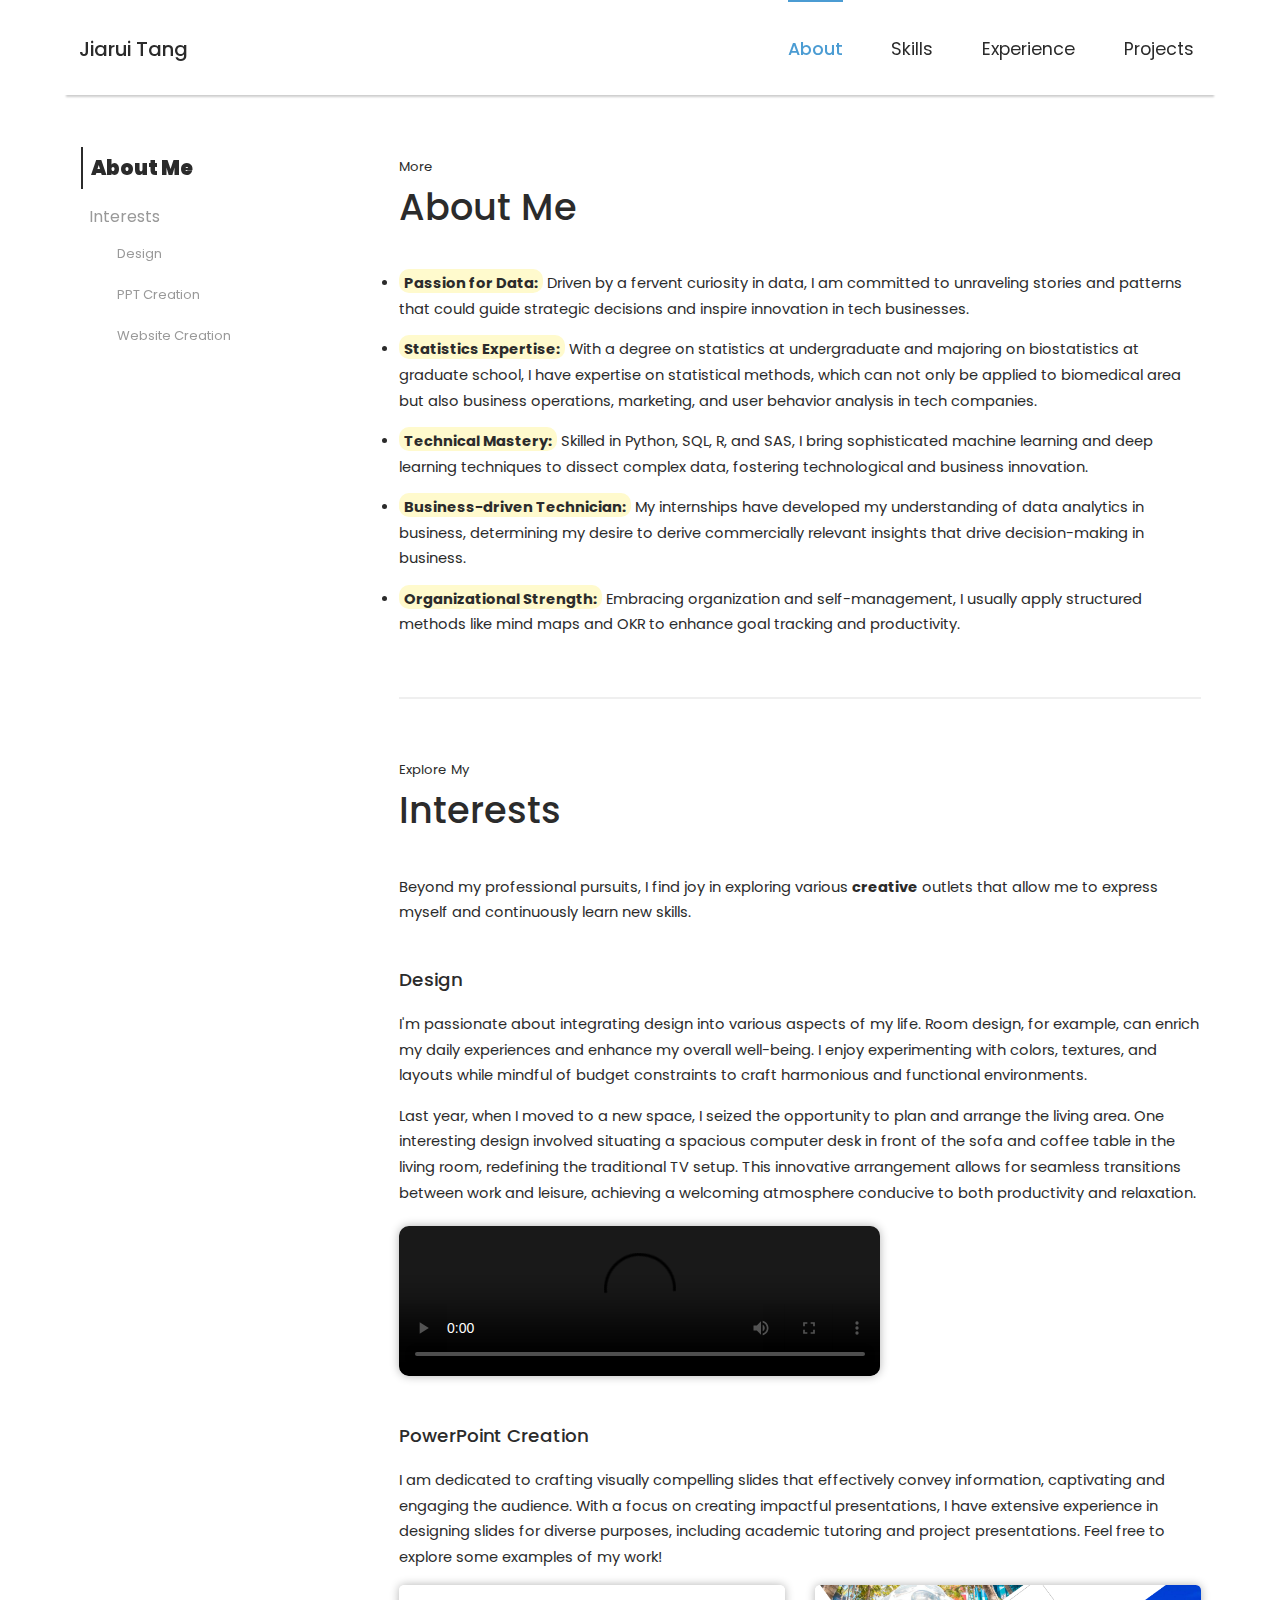
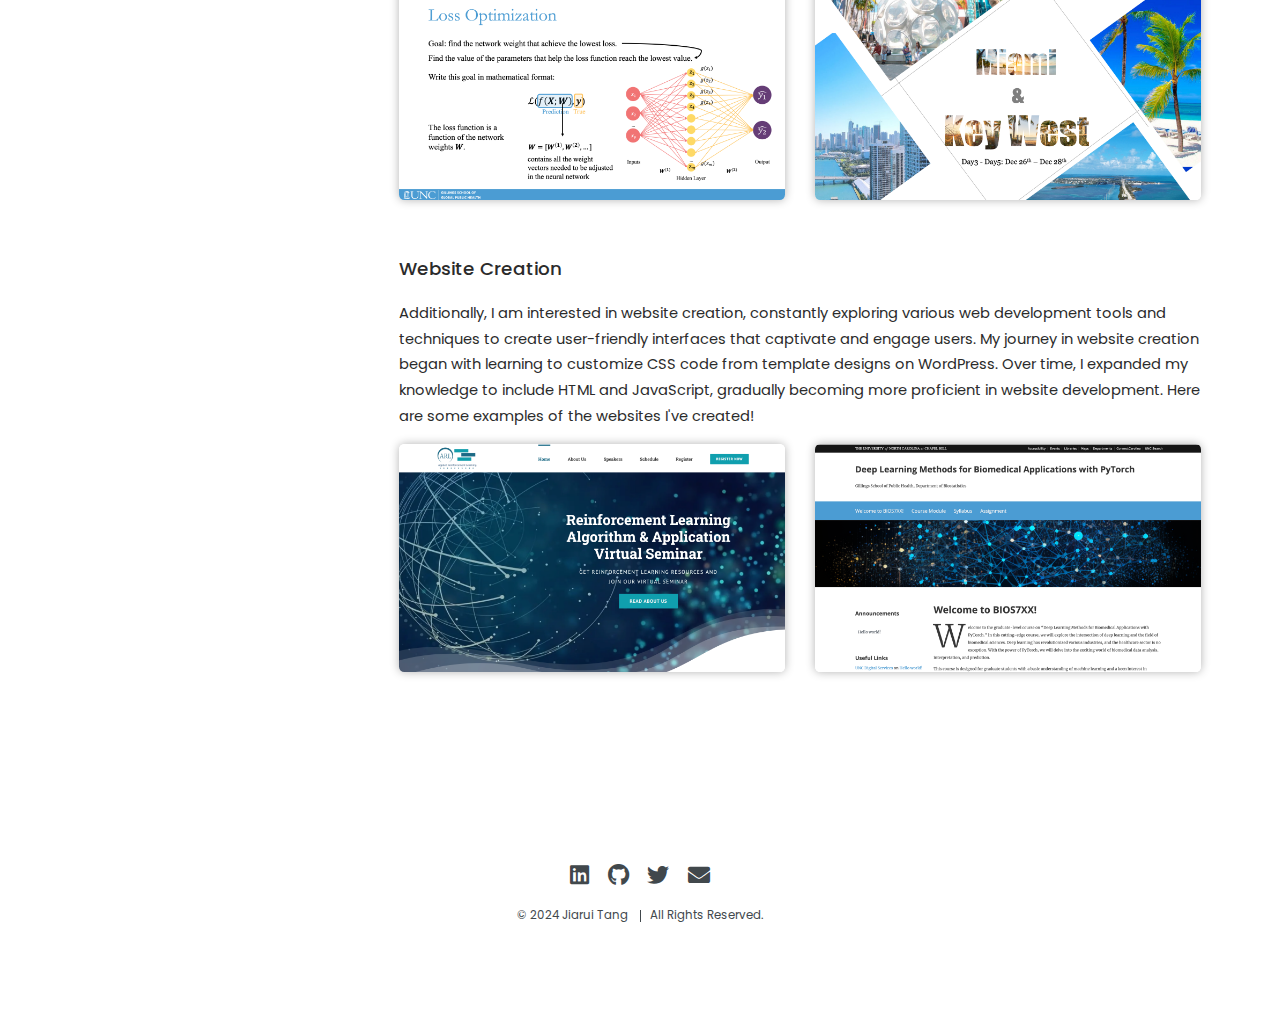
==== about.html @ ce5bea9d "Upload new files" ====
<!DOCTYPE HTML>

<html>
    <head>
		<title>More About Me</title>
		<meta charset="utf-8" />
		<meta name="viewport" content="width=device-width, initial-scale=1" />
		<link rel="stylesheet" href="assets/css/main.css" />
	</head>

    <body class="is-preload">
        <!-- Nav -->
        <button id="openbtn" class="openbtn" onclick="openNav()" title="Navigation Bar">&#9776;</button>
			
        <nav id="desktop-nav" class="page"></nav>
        
        <nav id="scroll-nav" class="page"></nav>
			
		<!--Back to Top-->
		<a onclick="topFunction()" href="#" id="back-to-top" class="back-to-top" style="display: inline;">
			<p class="back-to-top">Top</p>
			<img src="assets/icon/icons8-up-arrow-64.png">
		</a>

        <!-- Page-specific content goes here -->
        <!-- Sidebar -->
        <div id="child-sidebar" class="sidebar">
            <ul id="sidebar-links" class="sidebar-list">
                <li class="sidebar-item" data-target="moreaboutme"><a href="#moreaboutme" class="sidebar-link">About Me</a></li>
                <li class="sidebar-item" data-target="myinterest">
                    <a href="#myinterest" class="sidebar-link">Interests</a>
                    <ul class="nested-list">
                        <li class="sidebar-item" data-target="design"><a href="#design" class="sidebar-link">Design</a></li>
                        <li class="sidebar-item" data-target="pptcreation"><a href="#pptcreation" class="sidebar-link">PPT Creation</a></li>
                        <li class="sidebar-item" data-target="websitecreation"><a href="#websitecreation" class="sidebar-link">Website Creation</a></li>
                    </ul>
                </li>
            </ul>
        </div>
        <div id="mobile-sidebar" class="sidebar phone">
            <ul id="mobile-sidebar-links" class="sidebar-list">
                <li class="sidebar-item" data-target="moreaboutme"><a href="#moreaboutme" class="sidebar-link">About Me</a></li>
                <li class="sidebar-item" data-target="myinterest">
                    <a href="#myinterest" class="sidebar-link">Interests</a>
                    <ul class="nested-list">
                        <li class="sidebar-item" data-target="design"><a href="#design" class="sidebar-link">Design</a></li>
                        <li class="sidebar-item" data-target="pptcreation"><a href="#pptcreation" class="sidebar-link">PPT Creation</a></li>
                        <li class="sidebar-item" data-target="websitecreation"><a href="#websitecreation" class="sidebar-link">Website Creation</a></li>
                    </ul>
                </li>
            </ul>
        </div>

        <!-- Main -->
			<div id="main">
                <section id="moreaboutme">
                    <header class="major">
                        <p>More</p>
                        <b><h1>About Me</h1></b>
                    </header>
                
                <!-- <li><b class="tag">Passion for Data:</b> Driven by a fervent curiosity in data, I am committed to unraveling stories and patterns that could guide strategic decisions and inspire innovation in tech businesses.</li>
                <li><b class="tag">Statistics Expertise:</b> With a degree on statistics at undergraduate and majoring on biostatistics at graduate school, I have expertise on statistical methods, which can not only be applied to biomedical area but also business operations, marketing, and user behavior analysis in tech companies.</li>
				<li><b class="tag">Technical Mastery:</b> Skilled in Python, SQL, R, and SAS, I bring sophisticated machine learning and deep learning techniques to dissect complex data, fostering technological and business innovation.</li>
				<li><b class="tag">Business-driven Technician:</b> My internships have developed my understanding of data analytics in business, determining my desire to derive commercially relevant insights that drive decision-making in business.</li>
				<li><b class="tag">Organizational Strength:</b> Embracing organization and self-management, I usually apply structured methods like mind maps and OKR to enhance goal tracking and productivity.</li>
                 -->
                <p><li><b class="tag">Passion for Data:</b> Driven by a fervent curiosity in data, I am committed to unraveling stories and patterns that could guide strategic decisions and inspire innovation in tech businesses.</li></p>
                <p><li><b class="tag">Statistics Expertise:</b> With a degree on statistics at undergraduate and majoring on biostatistics at graduate school, I have expertise on statistical methods, which can not only be applied to biomedical area but also business operations, marketing, and user behavior analysis in tech companies.</li></p>
				<p><li><b class="tag">Technical Mastery:</b> Skilled in Python, SQL, R, and SAS, I bring sophisticated machine learning and deep learning techniques to dissect complex data, fostering technological and business innovation.</li></p>
				<p><li><b class="tag">Business-driven Technician:</b> My internships have developed my understanding of data analytics in business, determining my desire to derive commercially relevant insights that drive decision-making in business.</li></p>
				<p><li><b class="tag">Organizational Strength:</b> Embracing organization and self-management, I usually apply structured methods like mind maps and OKR to enhance goal tracking and productivity.</li></p>
                

                </section>

                <section id="myinterest">
                    <header class="major">
                        <p>Explore My</p>
                        <b><h1>Interests</h1></b>
                    </header>

                    <p>Beyond my professional pursuits, I find joy in exploring various <b>creative</b> outlets that allow me to express myself and continuously learn new skills.</p>
                
                    <br>
                    <div id="design">
                        <h4>Design</h4>
                        <p>I'm passionate about integrating design into various aspects of my life. Room design, for example, can enrich my daily experiences and enhance my overall well-being. I enjoy experimenting with colors, textures, and layouts while mindful of budget constraints to craft harmonious and functional environments.</p>
                        <p>Last year, when I moved to a new space, I seized the opportunity to plan and arrange the living area. One interesting design involved situating a spacious computer desk in front of the sofa and coffee table in the living room, redefining the traditional TV setup. This innovative arrangement allows for seamless transitions between work and leisure, achieving a welcoming atmosphere conducive to both productivity and relaxation.</p>
                        <video controls class="video60">
                            <source src="images/Room Design.mp4" type="video/mp4">
                            Your browser does not support the video tag.
                        </video>
                    </div>

                    <br>
                    <div id="pptcreation">
                        <h4>PowerPoint Creation</h4>
                        <p>I am dedicated to crafting visually compelling slides that effectively convey information, captivating and engaging the audience. With a focus on creating impactful presentations, I have extensive experience in designing slides for diverse purposes, including academic tutoring and project presentations. Feel free to explore some examples of my work!</p>
                        <div class="row">
                            <div class="col-6 col-12-xsmall">
                                <a href="images/slide1.png" class="image fit"><img src="images/slide1.png" alt="Example of academic slide" class="shadow"></a>
                            </div>
                            <div class="col-6 col-12-xsmall">
                                <a href="images/slide2.png" class="image fit"><img src="images/slide2.png" alt="Example of trip proposal slide" class="shadow"></a>   
                            </div>
                        </div>
                    </div>

                    <br>
                    <div id="websitecreation">
                        <h4>Website Creation</h4>
                        <p>Additionally, I am interested in website creation, constantly exploring various web development tools and techniques to create user-friendly interfaces that captivate and engage users. My journey in website creation began with learning to customize CSS code from template designs on WordPress. Over time, I expanded my knowledge to include HTML and JavaScript, gradually becoming more proficient in website development. Here are some examples of the websites I've created!</p>
                        <div class="row">
                            <div class="col-6 col-12-xsmall">
                                <a href="https://www.arlseminar.com" target="_blank" class="image fit smallmargin thumb"><img src="images/website1.png" alt="Example of academic slide" class="shadow"></a>
                            </div>
                            <div class="col-6 col-12-xsmall">
                                <a href="https://tarheels.live/biosdlcourse/" target="_blank" class="image fit smallmargin thumb"><img src="images/website2.png" alt="Example of trip proposal slide" class="shadow"></a>
                            </div>
                        </div>
                    </div>

                </section>
                
            </div>
        
        <div id="pagefooter"></div>

        <!-- Scripts -->
		<script src="assets/js/jquery.min.js"></script>
		<script src="assets/js/jquery.poptrox.min.js"></script>
		<script src="assets/js/browser.min.js"></script>
		<script src="assets/js/breakpoints.min.js"></script>
		<script src="assets/js/util.js"></script>
		<script src="assets/js/main.js"></script>
        <script src="assets/js/script.js"></script>
    </body>
</html>
---- assets/css/main.css ----
@import url("fontawesome-all.min.css");
@import url("https://fonts.googleapis.com/css?family=Source+Sans+Pro:400,400italic");
@import url("https://fonts.googleapis.com/css2?family=Poppins:wght@300;400;500;600&display=swap");

/*
	Strata by HTML5 UP
	html5up.net | @ajlkn
	Free for personal and commercial use under the CCA 3.0 license (html5up.net/license)
*/

body {
	font-family: "Poppins", sans-serif;
	animation: transitionIn 0.75s;
}

@keyframes transitionIn {
	from {
		opacity: 0;
	}

	to {
		opacity: 1;
	}
}

@keyframes transitionOut {
	from {
		opacity: 1;
	}

	to {
		opacity: 0;
	}
}


html, body, div, span, applet, object,
iframe, h1, h2, h3, h4, h5, h6, p, blockquote,
pre, a, abbr, acronym, address, big, cite,
code, del, dfn, em, img, ins, kbd, q, s, samp,
small, strike, strong, sub, sup, tt, var, b,
u, i, center, dl, dt, dd, ol, ul, li, fieldset,
form, label, legend, table, caption, tbody,
tfoot, thead, tr, th, td, article, aside,
canvas, details, embed, figure, figcaption,
footer, header, hgroup, menu, nav, output, ruby,
section, summary, time, mark, audio, video {
	margin: 0;
	padding: 0;
	border: 0;
	font-size: 100%;
	font: inherit;
	vertical-align: baseline;}

article, aside, details, figcaption, figure,
footer, header, hgroup, menu, nav, section {
	display: block;}

body {
	line-height: 1;
}

ol, ul {
	list-style: none;
}

blockquote, q {
	quotes: none;
}

	blockquote:before, blockquote:after, q:before, q:after {
		content: '';
		content: none;
	}

table {
	border-collapse: collapse;
	border-spacing: 0;
}

body {
	-webkit-text-size-adjust: none;
}

mark {
	background-color: transparent;
	color: inherit;
}

input::-moz-focus-inner {
	border: 0;
	padding: 0;
}

input, select, textarea {
	-moz-appearance: none;
	-webkit-appearance: none;
	-ms-appearance: none;
	appearance: none;
}

figcaption {
	line-height: 1.5;
	color: #555;
}

/* Basic */

	html {
		box-sizing: border-box;
		scroll-behavior: smooth;
		scroll-padding-top: var(--scroll-padding, 0px);
	}

	*, *:before, *:after {
		box-sizing: inherit;
	}

	body {
		background: #fff;
	}

		/* body.is-preload *, body.is-preload *:before, body.is-preload *:after {
			-moz-animation: none !important;
			-webkit-animation: none !important;
			-ms-animation: none !important;
			animation: none !important;
			-moz-transition: none !important;
			-webkit-transition: none !important;
			-ms-transition: none !important;
			transition: none !important;
		} */

	body, input, select, textarea {
		color: #2b2b2b;
		font-family: "Poppins", sans-serif;
		font-size: 16pt;
		font-weight: 400;
		line-height: 1.75em;
	}

	a {
		-moz-transition: color 0.2s ease-in-out, border-color 0.2s ease-in-out;
		-webkit-transition: color 0.2s ease-in-out, border-color 0.2s ease-in-out;
		-ms-transition: color 0.2s ease-in-out, border-color 0.2s ease-in-out;
		transition: color 0.2s ease-in-out, border-color 0.2s ease-in-out;
		border-bottom: dotted 1px;
		color: #4b9cd3;
		text-decoration: none;
	}

		a:hover {
			border-bottom-color: transparent;
			color: #ed786a !important;
			text-decoration: none;
		}

	strong, b {
		color: #2b2b2b;
		font-weight: 700;
	}

	em, i {
		font-style: italic;
	}

	p {
		margin: 0 0 1em 0;
	}

	p.smaller {
		font-size: x-small;
		line-height: 1.5;
	}

	h1, h2, h3, h4, h5, h6 {
		color: #2b2b2b;
		font-weight: 500;
		line-height: 1em;
		margin: 0 0 1em 0;
	}

		h1 a, h2 a, h3 a, h4 a, h5 a, h6 a {
			color: inherit;
			text-decoration: none;
		}

	h1 {
		font-size: 2.5em;
		line-height: 1.5em;
	}

	h1.nobold {
		font-weight: 400;
	}

	h2 {
		font-size: 2em;
		line-height: 1.5em;
	}

	h2.nobold {
		font-weight: 400;
	}

	h3 {
		font-size: 1.5em;
		line-height: 1.5em;
	}

	h3.nobold {
		font-weight: 400;
	}

	h4 {
		font-size: 1.25em;
		line-height: 1.5em;
	}

	h4.nobold {
		font-weight: 400;
	}

	h5 {
		font-size: 1em;
		line-height: 1.5em;
	}

	h5.nobold {
		font-weight: 400;
	}

	h6 {
		font-size: 0.9em;
		line-height: 1.5em;
	}

	h6.nobold {
		font-weight: 400;
	}

	.tag {
		background-color: lemonchiffon;
		padding: 4px 5px 0px 5px !important;
		border-radius: 10px;
		border-color: lemonchiffon;
	}

	sub {
		font-size: 0.8em;
		position: relative;
		top: 0.5em;
	}

	sup {
		font-size: 0.8em;
		position: relative;
		top: -0.5em;
	}

	hr {
		border: 0;
		border-bottom: solid 2px #efefef;
		margin: 2em 0;
	}

		hr.major {
			margin: 3em 0;
		}

	blockquote {
		border-left: solid 6px #efefef;
		font-style: italic;
		margin: 0 0 2em 0;
		padding: 0.5em 0 0.5em 1.5em;
	}

	code {
		background: #f7f7f7;
		border-radius: 0.35em;
		border: solid 2px #efefef;
		font-family: "Courier New", monospace;
		font-size: 0.9em;
		margin: 0 0.25em;
		padding: 0.25em 0.65em;
	}

	pre {
		-webkit-overflow-scrolling: touch;
		font-family: "Courier New", monospace;
		font-size: 0.9em;
		margin: 0 0 2em 0;
	}

		pre code {
			display: block;
			line-height: 1.75em;
			padding: 1em 1.5em;
			overflow-x: auto;
		}

	.align-left {
		text-align: left;
	}

	.align-center {
		text-align: center;
	}

	.align-right {
		text-align: right;
	}

/* Container */

	.container {
		margin: 0 auto;
		max-width: 100%;
		width: 100%;
	}

		.container.xsmall {
			width: 25%;
		}

		.container.small {
			width: 50%;
		}

		.container.medium {
			width: 75%;
		}

		.container.large {
			width: 125%;
		}

		.container.xlarge {
			width: 150%;
		}

		.container.max {
			width: 100%;
		}

		.container.split {
			display: flex; /* Use flexbox for layout */
  			justify-content: center; /* Center content horizontally */
  			align-items: center; /* Center content vertically */
		}

		.container img {
			width: 100%;
			height: auto; /* Maintain aspect ratio */
			border-radius: 10px; /* Add border radius for rounded corners */
			margin-left: 5px; /* Add spacing between images */
		}

		@media screen and (max-width: 980px) {

			.container {
				width: 100% !important;
				max-width: 100% !important;
			}

		}

		@media screen and (max-width: 480px) {

			.container {
				max-width: calc(100% - 30%);
			}

		}



/* Row */

	.row {
		display: flex;
		flex-wrap: wrap;
		box-sizing: border-box;
		align-items: stretch;
	}

		.row > * {
			box-sizing: border-box;
		}

		.row.gtr-uniform > * > :last-child {
			margin-bottom: 0;
		}

		.row.aln-left {
			justify-content: flex-start;
		}

		.row.aln-center {
			justify-content: center;
		}

		.row.aln-right {
			justify-content: flex-end;
		}

		.row.aln-top {
			align-items: flex-start;
		}

		.row.aln-middle {
			align-items: center;
		}

		.row.aln-bottom {
			align-items: flex-end;
		}

		.row > .imp {
			order: -1;
		}

		.row > .col-1 {
			width: 8.33333%;
		}

		.row > .off-1 {
			margin-left: 8.33333%;
		}

		.row > .col-2 {
			width: 16.66667%;
		}

		.row > .off-2 {
			margin-left: 16.66667%;
		}

		.row > .col-3 {
			width: 25%;
		}

		.row > .off-3 {
			margin-left: 25%;
		}

		.row > .col-4 {
			width: 33.33333%;
		}

		.row > .off-4 {
			margin-left: 33.33333%;
		}

		.row > .col-5 {
			width: 41.66667%;
		}

		.row > .off-5 {
			margin-left: 41.66667%;
		}

		.row > .col-6 {
			width: 50%;
		}

		.row > .off-6 {
			margin-left: 50%;
		}

		.row > .col-7 {
			width: 58.33333%;
		}

		.row > .off-7 {
			margin-left: 58.33333%;
		}

		.row > .col-8 {
			width: 66.66667%;
		}

		.row > .off-8 {
			margin-left: 66.66667%;
		}

		.row > .col-9 {
			width: 75%;
		}

		.row > .off-9 {
			margin-left: 75%;
		}

		.row > .col-10 {
			width: 83.33333%;
		}

		.row > .off-10 {
			margin-left: 83.33333%;
		}

		.row > .col-11 {
			width: 91.66667%;
		}

		.row > .off-11 {
			margin-left: 91.66667%;
		}

		.row > .col-12 {
			width: 100%;
		}

		.row > .off-12 {
			margin-left: 100%;
		}

		.row > .col-13 {
			width: 20%;
		}

		.row.gtr-0 {
			margin-top: 0;
			margin-left: 0em;
		}

			.row.gtr-0 > * {
				padding: 0 0 0 0em;
			}

			.row.gtr-0.gtr-uniform {
				margin-top: 0em;
			}

				.row.gtr-0.gtr-uniform > * {
					padding-top: 0em;
				}

		.row.gtr-25 {
			margin-top: 0;
			margin-left: -0.625em;
		}

			.row.gtr-25 > * {
				padding: 0 0 0 0.625em;
			}

			.row.gtr-25.gtr-uniform {
				margin-top: -0.625em;
			}

				.row.gtr-25.gtr-uniform > * {
					padding-top: 0.625em;
				}

		.row.gtr-50 {
			margin-top: 0;
			margin-left: -1.25em;
		}

			.row.gtr-50 > * {
				padding: 0 0 0 1.25em;
			}

			.row.gtr-50.gtr-uniform {
				margin-top: -1.25em;
			}

				.row.gtr-50.gtr-uniform > * {
					padding-top: 1.25em;
				}

		.row {
			margin-top: 0;
			margin-left: -2.5em;
		}

			.row > * {
				padding: 0 0 0 2.5em;
			}

			.row.gtr-uniform {
				margin-top: -2.5em;
			}

				.row.gtr-uniform > * {
					padding-top: 2.5em;
				}

		.row.gtr-150 {
			margin-top: 0;
			margin-left: -3.75em;
		}

			.row.gtr-150 > * {
				padding: 0 0 0 3.75em;
			}

			.row.gtr-150.gtr-uniform {
				margin-top: -3.75em;
			}

				.row.gtr-150.gtr-uniform > * {
					padding-top: 3.75em;
				}

		.row.gtr-200 {
			margin-top: 0;
			margin-left: -5em;
		}

			.row.gtr-200 > * {
				padding: 0 0 0 5em;
			}

			.row.gtr-200.gtr-uniform {
				margin-top: -5em;
			}

				.row.gtr-200.gtr-uniform > * {
					padding-top: 5em;
				}

		@media screen and (max-width: 1800px) {

			.row {
				display: flex;
				flex-wrap: wrap;
				box-sizing: border-box;
				align-items: stretch;
			}

				.row > * {
					box-sizing: border-box;
				}

				.row.gtr-uniform > * > :last-child {
					margin-bottom: 0;
				}

				.row.aln-left {
					justify-content: flex-start;
				}

				.row.aln-center {
					justify-content: center;
				}

				.row.aln-right {
					justify-content: flex-end;
				}

				.row.aln-top {
					align-items: flex-start;
				}

				.row.aln-middle {
					align-items: center;
				}

				.row.aln-bottom {
					align-items: flex-end;
				}

				.row > .imp-xlarge {
					order: -1;
				}

				.row > .col-1-xlarge {
					width: 8.33333%;
				}

				.row > .off-1-xlarge {
					margin-left: 8.33333%;
				}

				.row > .col-2-xlarge {
					width: 16.66667%;
				}

				.row > .off-2-xlarge {
					margin-left: 16.66667%;
				}

				.row > .col-3-xlarge {
					width: 25%;
				}

				.row > .off-3-xlarge {
					margin-left: 25%;
				}

				.row > .col-4-xlarge {
					width: 33.33333%;
				}

				.row > .off-4-xlarge {
					margin-left: 33.33333%;
				}

				.row > .col-5-xlarge {
					width: 41.66667%;
				}

				.row > .off-5-xlarge {
					margin-left: 41.66667%;
				}

				.row > .col-6-xlarge {
					width: 50%;
				}

				.row > .off-6-xlarge {
					margin-left: 50%;
				}

				.row > .col-7-xlarge {
					width: 58.33333%;
				}

				.row > .off-7-xlarge {
					margin-left: 58.33333%;
				}

				.row > .col-8-xlarge {
					width: 66.66667%;
				}

				.row > .off-8-xlarge {
					margin-left: 66.66667%;
				}

				.row > .col-9-xlarge {
					width: 75%;
				}

				.row > .off-9-xlarge {
					margin-left: 75%;
				}

				.row > .col-10-xlarge {
					width: 83.33333%;
				}

				.row > .off-10-xlarge {
					margin-left: 83.33333%;
				}

				.row > .col-11-xlarge {
					width: 91.66667%;
				}

				.row > .off-11-xlarge {
					margin-left: 91.66667%;
				}

				.row > .col-12-xlarge {
					width: 100%;
				}

				.row > .off-12-xlarge {
					margin-left: 100%;
				}

				.row.gtr-0 {
					margin-top: 0;
					margin-left: 0em;
				}

					.row.gtr-0 > * {
						padding: 0 0 0 0em;
					}

					.row.gtr-0.gtr-uniform {
						margin-top: 0em;
					}

						.row.gtr-0.gtr-uniform > * {
							padding-top: 0em;
						}

				.row.gtr-25 {
					margin-top: 0;
					margin-left: -0.625em;
				}

					.row.gtr-25 > * {
						padding: 0 0 0 0.625em;
					}

					.row.gtr-25.gtr-uniform {
						margin-top: -0.625em;
					}

						.row.gtr-25.gtr-uniform > * {
							padding-top: 0.625em;
						}

				.row.gtr-50 {
					margin-top: 0;
					margin-left: -1.25em;
				}

					.row.gtr-50 > * {
						padding: 0 0 0 1.25em;
					}

					.row.gtr-50.gtr-uniform {
						margin-top: -1.25em;
					}

						.row.gtr-50.gtr-uniform > * {
							padding-top: 1.25em;
						}

				.row {
					margin-top: 0;
					margin-left: -2.5em;
				}

					.row > * {
						padding: 0 0 0 2.5em;
					}

					.row.gtr-uniform {
						margin-top: -2.5em;
					}

						.row.gtr-uniform > * {
							padding-top: 2.5em;
						}

				.row.gtr-150 {
					margin-top: 0;
					margin-left: -3.75em;
				}

					.row.gtr-150 > * {
						padding: 0 0 0 3.75em;
					}

					.row.gtr-150.gtr-uniform {
						margin-top: -3.75em;
					}

						.row.gtr-150.gtr-uniform > * {
							padding-top: 3.75em;
						}

				.row.gtr-200 {
					margin-top: 0;
					margin-left: -5em;
				}

					.row.gtr-200 > * {
						padding: 0 0 0 5em;
					}

					.row.gtr-200.gtr-uniform {
						margin-top: -5em;
					}

						.row.gtr-200.gtr-uniform > * {
							padding-top: 5em;
						}

		}

		@media screen and (max-width: 1280px) {

			.row {
				display: flex;
				flex-wrap: wrap;
				box-sizing: border-box;
				align-items: stretch;
			}

				.row > * {
					box-sizing: border-box;
				}

				.row.gtr-uniform > * > :last-child {
					margin-bottom: 0;
				}

				.row.aln-left {
					justify-content: flex-start;
				}

				.row.aln-center {
					justify-content: center;
				}

				.row.aln-right {
					justify-content: flex-end;
				}

				.row.aln-top {
					align-items: flex-start;
				}

				.row.aln-middle {
					align-items: center;
				}

				.row.aln-bottom {
					align-items: flex-end;
				}

				.row > .imp-large {
					order: -1;
				}

				.row > .col-1-large {
					width: 8.33333%;
				}

				.row > .off-1-large {
					margin-left: 8.33333%;
				}

				.row > .col-2-large {
					width: 16.66667%;
				}

				.row > .off-2-large {
					margin-left: 16.66667%;
				}

				.row > .col-3-large {
					width: 25%;
				}

				.row > .off-3-large {
					margin-left: 25%;
				}

				.row > .col-4-large {
					width: 33.33333%;
				}

				.row > .off-4-large {
					margin-left: 33.33333%;
				}

				.row > .col-5-large {
					width: 41.66667%;
				}

				.row > .off-5-large {
					margin-left: 41.66667%;
				}

				.row > .col-6-large {
					width: 50%;
				}

				.row > .off-6-large {
					margin-left: 50%;
				}

				.row > .col-7-large {
					width: 58.33333%;
				}

				.row > .off-7-large {
					margin-left: 58.33333%;
				}

				.row > .col-8-large {
					width: 66.66667%;
				}

				.row > .off-8-large {
					margin-left: 66.66667%;
				}

				.row > .col-9-large {
					width: 75%;
				}

				.row > .off-9-large {
					margin-left: 75%;
				}

				.row > .col-10-large {
					width: 83.33333%;
				}

				.row > .off-10-large {
					margin-left: 83.33333%;
				}

				.row > .col-11-large {
					width: 91.66667%;
				}

				.row > .off-11-large {
					margin-left: 91.66667%;
				}

				.row > .col-12-large {
					width: 100%;
				}

				.row > .off-12-large {
					margin-left: 100%;
				}

				.row.gtr-0 {
					margin-top: 0;
					margin-left: 0em;
				}

					.row.gtr-0 > * {
						padding: 0 0 0 0em;
					}

					.row.gtr-0.gtr-uniform {
						margin-top: 0em;
					}

						.row.gtr-0.gtr-uniform > * {
							padding-top: 0em;
						}

				.row.gtr-25 {
					margin-top: 0;
					margin-left: -0.5em;
				}

					.row.gtr-25 > * {
						padding: 0 0 0 0.5em;
					}

					.row.gtr-25.gtr-uniform {
						margin-top: -0.5em;
					}

						.row.gtr-25.gtr-uniform > * {
							padding-top: 0.5em;
						}

				.row.gtr-50 {
					margin-top: 0;
					margin-left: -1em;
				}

					.row.gtr-50 > * {
						padding: 0 0 0 1em;
					}

					.row.gtr-50.gtr-uniform {
						margin-top: -1em;
					}

						.row.gtr-50.gtr-uniform > * {
							padding-top: 1em;
						}

				.row {
					margin-top: 0;
					margin-left: -2em;
				}

					.row > * {
						padding: 0 0 0 2em;
					}

					.row.gtr-uniform {
						margin-top: -2em;
					}

						.row.gtr-uniform > * {
							padding-top: 2em;
						}

				.row.gtr-150 {
					margin-top: 0;
					margin-left: -3em;
				}

					.row.gtr-150 > * {
						padding: 0 0 0 3em;
					}

					.row.gtr-150.gtr-uniform {
						margin-top: -3em;
					}

						.row.gtr-150.gtr-uniform > * {
							padding-top: 3em;
						}

				.row.gtr-200 {
					margin-top: 0;
					margin-left: -4em;
				}

					.row.gtr-200 > * {
						padding: 0 0 0 4em;
					}

					.row.gtr-200.gtr-uniform {
						margin-top: -4em;
					}

						.row.gtr-200.gtr-uniform > * {
							padding-top: 4em;
						}

		}

		@media screen and (max-width: 980px) {

			.row {
				display: flex;
				flex-wrap: wrap;
				box-sizing: border-box;
				align-items: stretch;
			}

				.row > * {
					box-sizing: border-box;
				}

				.row.gtr-uniform > * > :last-child {
					margin-bottom: 0;
				}

				.row.aln-left {
					justify-content: flex-start;
				}

				.row.aln-center {
					justify-content: center;
				}

				.row.aln-right {
					justify-content: flex-end;
				}

				.row.aln-top {
					align-items: flex-start;
				}

				.row.aln-middle {
					align-items: center;
				}

				.row.aln-bottom {
					align-items: flex-end;
				}

				.row > .imp-medium {
					order: -1;
				}

				.row > .col-1-medium {
					width: 8.33333%;
				}

				.row > .off-1-medium {
					margin-left: 8.33333%;
				}

				.row > .col-2-medium {
					width: 16.66667%;
				}

				.row > .off-2-medium {
					margin-left: 16.66667%;
				}

				.row > .col-3-medium {
					width: 25%;
				}

				.row > .off-3-medium {
					margin-left: 25%;
				}

				.row > .col-4-medium {
					width: 33.33333%;
				}

				.row > .off-4-medium {
					margin-left: 33.33333%;
				}

				.row > .col-5-medium {
					width: 41.66667%;
				}

				.row > .off-5-medium {
					margin-left: 41.66667%;
				}

				.row > .col-6-medium {
					width: 50%;
				}

				.row > .off-6-medium {
					margin-left: 50%;
				}

				.row > .col-7-medium {
					width: 58.33333%;
				}

				.row > .off-7-medium {
					margin-left: 58.33333%;
				}

				.row > .col-8-medium {
					width: 66.66667%;
				}

				.row > .off-8-medium {
					margin-left: 66.66667%;
				}

				.row > .col-9-medium {
					width: 75%;
				}

				.row > .off-9-medium {
					margin-left: 75%;
				}

				.row > .col-10-medium {
					width: 83.33333%;
				}

				.row > .off-10-medium {
					margin-left: 83.33333%;
				}

				.row > .col-11-medium {
					width: 91.66667%;
				}

				.row > .off-11-medium {
					margin-left: 91.66667%;
				}

				.row > .col-12-medium {
					width: 100%;
				}

				.row > .off-12-medium {
					margin-left: 100%;
				}

				.row.gtr-0 {
					margin-top: 0;
					margin-left: 0em;
				}

					.row.gtr-0 > * {
						padding: 0 0 0 0em;
					}

					.row.gtr-0.gtr-uniform {
						margin-top: 0em;
					}

						.row.gtr-0.gtr-uniform > * {
							padding-top: 0em;
						}

				.row.gtr-25 {
					margin-top: 0;
					margin-left: -0.5em;
				}

					.row.gtr-25 > * {
						padding: 0 0 0 0.5em;
					}

					.row.gtr-25.gtr-uniform {
						margin-top: -0.5em;
					}

						.row.gtr-25.gtr-uniform > * {
							padding-top: 0.5em;
						}

				.row.gtr-50 {
					margin-top: 0;
					margin-left: -1em;
				}

					.row.gtr-50 > * {
						padding: 0 0 0 1em;
					}

					.row.gtr-50.gtr-uniform {
						margin-top: -1em;
					}

						.row.gtr-50.gtr-uniform > * {
							padding-top: 1em;
						}

				.row {
					margin-top: 0;
					margin-left: -2em;
				}

					.row > * {
						padding: 0 0 0 2em;
					}

					.row.gtr-uniform {
						margin-top: -2em;
					}

						.row.gtr-uniform > * {
							padding-top: 2em;
						}

				.row.gtr-150 {
					margin-top: 0;
					margin-left: -3em;
				}

					.row.gtr-150 > * {
						padding: 0 0 0 3em;
					}

					.row.gtr-150.gtr-uniform {
						margin-top: -3em;
					}

						.row.gtr-150.gtr-uniform > * {
							padding-top: 3em;
						}

				.row.gtr-200 {
					margin-top: 0;
					margin-left: -4em;
				}

					.row.gtr-200 > * {
						padding: 0 0 0 4em;
					}

					.row.gtr-200.gtr-uniform {
						margin-top: -4em;
					}

						.row.gtr-200.gtr-uniform > * {
							padding-top: 4em;
						}

		}

		@media screen and (max-width: 736px) {

			.row {
				display: flex;
				flex-wrap: wrap;
				box-sizing: border-box;
				align-items: stretch;
			}

				.row > * {
					box-sizing: border-box;
				}

				.row.gtr-uniform > * > :last-child {
					margin-bottom: 0;
				}

				.row.aln-left {
					justify-content: flex-start;
				}

				.row.aln-center {
					justify-content: center;
				}

				.row.aln-right {
					justify-content: flex-end;
				}

				.row.aln-top {
					align-items: flex-start;
				}

				.row.aln-middle {
					align-items: center;
				}

				.row.aln-bottom {
					align-items: flex-end;
				}

				.row > .imp-small {
					order: -1;
				}

				.row > .col-1-small {
					width: 8.33333%;
				}

				.row > .off-1-small {
					margin-left: 8.33333%;
				}

				.row > .col-2-small {
					width: 16.66667%;
				}

				.row > .off-2-small {
					margin-left: 16.66667%;
				}

				.row > .col-3-small {
					width: 25%;
				}

				.row > .off-3-small {
					margin-left: 25%;
				}

				.row > .col-4-small {
					width: 33.33333%;
				}

				.row > .off-4-small {
					margin-left: 33.33333%;
				}

				.row > .col-5-small {
					width: 41.66667%;
				}

				.row > .off-5-small {
					margin-left: 41.66667%;
				}

				.row > .col-6-small {
					width: 50%;
				}

				.row > .off-6-small {
					margin-left: 50%;
				}

				.row > .col-7-small {
					width: 58.33333%;
				}

				.row > .off-7-small {
					margin-left: 58.33333%;
				}

				.row > .col-8-small {
					width: 66.66667%;
				}

				.row > .off-8-small {
					margin-left: 66.66667%;
				}

				.row > .col-9-small {
					width: 75%;
				}

				.row > .off-9-small {
					margin-left: 75%;
				}

				.row > .col-10-small {
					width: 83.33333%;
				}

				.row > .off-10-small {
					margin-left: 83.33333%;
				}

				.row > .col-11-small {
					width: 91.66667%;
				}

				.row > .off-11-small {
					margin-left: 91.66667%;
				}

				.row > .col-12-small {
					width: 100%;
				}

				.row > .off-12-small {
					margin-left: 100%;
				}

				.row.gtr-0 {
					margin-top: 0;
					margin-left: 0em;
				}

					.row.gtr-0 > * {
						padding: 0 0 0 0em;
					}

					.row.gtr-0.gtr-uniform {
						margin-top: 0em;
					}

						.row.gtr-0.gtr-uniform > * {
							padding-top: 0em;
						}

				.row.gtr-25 {
					margin-top: 0;
					margin-left: -0.375em;
				}

					.row.gtr-25 > * {
						padding: 0 0 0 0.375em;
					}

					.row.gtr-25.gtr-uniform {
						margin-top: -0.375em;
					}

						.row.gtr-25.gtr-uniform > * {
							padding-top: 0.375em;
						}

				.row.gtr-50 {
					margin-top: 0;
					margin-left: -0.75em;
				}

					.row.gtr-50 > * {
						padding: 0 0 0 0.75em;
					}

					.row.gtr-50.gtr-uniform {
						margin-top: -0.75em;
					}

						.row.gtr-50.gtr-uniform > * {
							padding-top: 0.75em;
						}

				.row {
					margin-top: 0;
					margin-left: -1.5em;
				}

					.row > * {
						padding: 0 0 0 1.5em;
					}

					.row.gtr-uniform {
						margin-top: -1.5em;
					}

						.row.gtr-uniform > * {
							padding-top: 1.5em;
						}

				.row.gtr-150 {
					margin-top: 0;
					margin-left: -2.25em;
				}

					.row.gtr-150 > * {
						padding: 0 0 0 2.25em;
					}

					.row.gtr-150.gtr-uniform {
						margin-top: -2.25em;
					}

						.row.gtr-150.gtr-uniform > * {
							padding-top: 2.25em;
						}

				.row.gtr-200 {
					margin-top: 0;
					margin-left: -3em;
				}

					.row.gtr-200 > * {
						padding: 0 0 0 3em;
					}

					.row.gtr-200.gtr-uniform {
						margin-top: -3em;
					}

						.row.gtr-200.gtr-uniform > * {
							padding-top: 3em;
						}

		}

		@media screen and (max-width: 480px) {

			.row {
				display: flex;
				flex-wrap: wrap;
				box-sizing: border-box;
				align-items: stretch;
			}

				.row > * {
					box-sizing: border-box;
				}

				.row.gtr-uniform > * > :last-child {
					margin-bottom: 0;
				}

				.row.aln-left {
					justify-content: flex-start;
				}

				.row.aln-center {
					justify-content: center;
				}

				.row.aln-right {
					justify-content: flex-end;
				}

				.row.aln-top {
					align-items: flex-start;
				}

				.row.aln-middle {
					align-items: center;
				}

				.row.aln-bottom {
					align-items: flex-end;
				}

				.row > .imp-xsmall {
					order: -1;
				}

				.row > .col-1-xsmall {
					width: 8.33333%;
				}

				.row > .off-1-xsmall {
					margin-left: 8.33333%;
				}

				.row > .col-2-xsmall {
					width: 16.66667%;
				}

				.row > .off-2-xsmall {
					margin-left: 16.66667%;
				}

				.row > .col-3-xsmall {
					width: 25%;
				}

				.row > .off-3-xsmall {
					margin-left: 25%;
				}

				.row > .col-4-xsmall {
					width: 33.33333%;
				}

				.row > .off-4-xsmall {
					margin-left: 33.33333%;
				}

				.row > .col-5-xsmall {
					width: 41.66667%;
				}

				.row > .off-5-xsmall {
					margin-left: 41.66667%;
				}

				.row > .col-6-xsmall {
					width: 50%;
				}

				.row > .off-6-xsmall {
					margin-left: 50%;
				}

				.row > .col-7-xsmall {
					width: 58.33333%;
				}

				.row > .off-7-xsmall {
					margin-left: 58.33333%;
				}

				.row > .col-8-xsmall {
					width: 66.66667%;
				}

				.row > .off-8-xsmall {
					margin-left: 66.66667%;
				}

				.row > .col-9-xsmall {
					width: 75%;
				}

				.row > .off-9-xsmall {
					margin-left: 75%;
				}

				.row > .col-10-xsmall {
					width: 83.33333%;
				}

				.row > .off-10-xsmall {
					margin-left: 83.33333%;
				}

				.row > .col-11-xsmall {
					width: 91.66667%;
				}

				.row > .off-11-xsmall {
					margin-left: 91.66667%;
				}

				.row > .col-12-xsmall {
					width: 100%;
				}

				.row > .off-12-xsmall {
					margin-left: 100%;
				}

				.row.gtr-0 {
					margin-top: 0;
					margin-left: 0em;
				}

					.row.gtr-0 > * {
						padding: 0 0 0 0em;
					}

					.row.gtr-0.gtr-uniform {
						margin-top: 0em;
					}

						.row.gtr-0.gtr-uniform > * {
							padding-top: 0em;
						}

				.row.gtr-25 {
					margin-top: 0;
					margin-left: -0.375em;
				}

					.row.gtr-25 > * {
						padding: 0 0 0 0.375em;
					}

					.row.gtr-25.gtr-uniform {
						margin-top: -0.375em;
					}

						.row.gtr-25.gtr-uniform > * {
							padding-top: 0.375em;
						}

				.row.gtr-50 {
					margin-top: 0;
					margin-left: -0.75em;
				}

					.row.gtr-50 > * {
						padding: 0 0 0 0.75em;
					}

					.row.gtr-50.gtr-uniform {
						margin-top: -0.75em;
					}

						.row.gtr-50.gtr-uniform > * {
							padding-top: 0.75em;
						}

				.row {
					margin-top: 0;
					margin-left: -1.5em;
				}

					.row > * {
						padding: 0 0 0 1.5em;
					}

					.row.gtr-uniform {
						margin-top: -1.5em;
					}

						.row.gtr-uniform > * {
							padding-top: 1.5em;
						}

				.row.gtr-150 {
					margin-top: 0;
					margin-left: -2.25em;
				}

					.row.gtr-150 > * {
						padding: 0 0 0 2.25em;
					}

					.row.gtr-150.gtr-uniform {
						margin-top: -2.25em;
					}

						.row.gtr-150.gtr-uniform > * {
							padding-top: 2.25em;
						}

				.row.gtr-200 {
					margin-top: 0;
					margin-left: -3em;
				}

					.row.gtr-200 > * {
						padding: 0 0 0 3em;
					}

					.row.gtr-200.gtr-uniform {
						margin-top: -3em;
					}

						.row.gtr-200.gtr-uniform > * {
							padding-top: 3em;
						}

		}

/* Section/Article */

	section.special, article.special {
		text-align: center;
	}

	header p {
		color: #2b2b2b;
		position: relative;
		margin: 0 0 0 0;
		font-size: 0.9em;
	}

	header h2 + p {
		font-size: 1.25em;
		margin-top: -1em;
		line-height: 1.5em;
	}

	header h3 + p {
		font-size: 1.1em;
		margin-top: -0.8em;
		line-height: 1.5em;
	}

	header h4 + p,
	header h5 + p,
	header h6 + p {
		font-size: 0.9em;
		margin-top: -0.6em;
		line-height: 1.5em;
	}

	header.major h2 {
		font-size: 2em;
	}

/* Form */

	form {
		margin: 0 0 2em 0;
	}

	label {
		color: #2b2b2b;
		display: block;
		font-size: 0.9em;
		font-weight: 400;
		margin: 0 0 1em 0;
	}

	input[type="text"],
	input[type="password"],
	input[type="email"],
	select,
	textarea {
		-moz-appearance: none;
		-webkit-appearance: none;
		-ms-appearance: none;
		appearance: none;
		background: #f7f7f7;
		border-radius: 0.35em;
		border: solid 2px transparent;
		color: inherit;
		display: block;
		outline: 0;
		padding: 0 0.75em;
		text-decoration: none;
		width: 100%;
	}

		input[type="text"]:invalid,
		input[type="password"]:invalid,
		input[type="email"]:invalid,
		select:invalid,
		textarea:invalid {
			box-shadow: none;
		}

		input[type="text"]:focus,
		input[type="password"]:focus,
		input[type="email"]:focus,
		select:focus,
		textarea:focus {
			border-color: #4b9cd3;
		}

	select {
		background-image: url("data:image/svg+xml;charset=utf8,%3Csvg xmlns='http://www.w3.org/2000/svg' width='40' height='40' preserveAspectRatio='none' viewBox='0 0 40 40'%3E%3Cpath d='M9.4,12.3l10.4,10.4l10.4-10.4c0.2-0.2,0.5-0.4,0.9-0.4c0.3,0,0.6,0.1,0.9,0.4l3.3,3.3c0.2,0.2,0.4,0.5,0.4,0.9 c0,0.4-0.1,0.6-0.4,0.9L20.7,31.9c-0.2,0.2-0.5,0.4-0.9,0.4c-0.3,0-0.6-0.1-0.9-0.4L4.3,17.3c-0.2-0.2-0.4-0.5-0.4-0.9 c0-0.4,0.1-0.6,0.4-0.9l3.3-3.3c0.2-0.2,0.5-0.4,0.9-0.4S9.1,12.1,9.4,12.3z' fill='%23dfdfdf' /%3E%3C/svg%3E");
		background-size: 1.25rem;
		background-repeat: no-repeat;
		background-position: calc(100% - 35%) center;
		height: 2.75em;
		padding-right: 2.75em;
		text-overflow: ellipsis;
	}

		select option {
			color: #787878;
			background: #fff;
		}

		select:focus::-ms-value {
			background-color: transparent;
		}

		select::-ms-expand {
			display: none;
		}

	input[type="text"],
	input[type="password"],
	input[type="email"],
	select {
		height: 2.75em;
	}

	textarea {
		padding: 0.75em;
	}

	input[type="checkbox"],
	input[type="radio"] {
		-moz-appearance: none;
		-webkit-appearance: none;
		-ms-appearance: none;
		appearance: none;
		display: block;
		float: left;
		margin-right: -2em;
		opacity: 0;
		width: 1em;
		z-index: -1;
	}

		input[type="checkbox"] + label,
		input[type="radio"] + label {
			text-decoration: none;
			color: #a2a2a2;
			cursor: pointer;
			display: inline-block;
			font-size: 1em;
			font-weight: 400;
			padding-left: 2.4em;
			padding-right: 0.75em;
			position: relative;
		}

			input[type="checkbox"] + label:before,
			input[type="radio"] + label:before {
				-moz-osx-font-smoothing: grayscale;
				-webkit-font-smoothing: antialiased;
				display: inline-block;
				font-style: normal;
				font-variant: normal;
				text-rendering: auto;
				line-height: 1;
				text-transform: none !important;
				font-family: 'Font Awesome 5 Free';
				font-weight: 900;
			}

			input[type="checkbox"] + label:before,
			input[type="radio"] + label:before {
				background: #f7f7f7;
				border-radius: 0.35em;
				border: solid 2px transparent;
				content: '';
				display: inline-block;
				font-size: 0.8em;
				height: 2.0625em;
				left: 0;
				line-height: 1.85625em;
				position: absolute;
				text-align: center;
				top: 0;
				width: 2.0625em;
			}

		input[type="checkbox"]:checked + label:before,
		input[type="radio"]:checked + label:before {
			background: #787878;
			border-color: #787878;
			color: #fff;
			content: '\f00c';
		}

		input[type="checkbox"]:focus + label:before,
		input[type="radio"]:focus + label:before {
			border-color: #ed786a;
		}

	input[type="checkbox"] + label:before {
		border-radius: 0.35em;
	}

	input[type="radio"] + label:before {
		border-radius: 100%;
	}

	::-webkit-input-placeholder {
		color: #b2b2b2 !important;
		opacity: 1.0;
	}

	:-moz-placeholder {
		color: #b2b2b2 !important;
		opacity: 1.0;
	}

	::-moz-placeholder {
		color: #b2b2b2 !important;
		opacity: 1.0;
	}

	:-ms-input-placeholder {
		color: #b2b2b2 !important;
		opacity: 1.0;
	}

/* Box */

	.box {
		border-radius: 0.35em;
		border: solid 2px #efefef;
		margin-bottom: 2em;
		padding: 1.5em;
	}

		.box > :last-child,
		.box > :last-child > :last-child,
		.box > :last-child > :last-child > :last-child {
			margin-bottom: 0;
		}

		.box.alt {
			border: 0;
			border-radius: 0;
			padding: 0;
		}

/* Icon */

	.icon {
		text-decoration: none;
		border-bottom: none;
		position: relative;
	}

		.icon:before {
			-moz-osx-font-smoothing: grayscale;
			-webkit-font-smoothing: antialiased;
			display: inline-block;
			font-style: normal;
			font-variant: normal;
			text-rendering: auto;
			line-height: 1;
			text-transform: none !important;
			font-family: 'Font Awesome 5 Free';
			font-weight: 400;
		}

		.icon > .label {
			display: none;
		}

		.icon:before {
			line-height: inherit;
		}

		.icon.solid:before {
			font-weight: 900;
		}

		.icon.brands:before {
			font-family: 'Font Awesome 5 Brands';
		}

/* Image */

	.image {
		border-radius: 0.35em;
		border: 0;
		display: inline-block;
		position: relative;
	}

		.image:before {
			-moz-transition: opacity 0.2s ease-in-out;
			-webkit-transition: opacity 0.2s ease-in-out;
			-ms-transition: opacity 0.2s ease-in-out;
			transition: opacity 0.2s ease-in-out;
			border-radius: 0.35em;
			content: '';
			display: block;
			height: 100%;
			left: 0;
			opacity: 0.5;
			position: absolute;
			top: 0;
			width: 100%;
		}

		.image.thumb {
			text-align: center;
		}

			.image.thumb:after {
				-moz-transition: opacity 0.2s ease-in-out, transform 0.4s ease-in-out;
				-webkit-transition: opacity 0.2s ease-in-out, transform 0.4s ease-in-out;
				-ms-transition: opacity 0.2s ease-in-out, transform 0.4s ease-in-out;
				transition: opacity 0.2s ease-in-out, transform 0.4s ease-in-out;
				border-radius: 0.35em;
				border: solid 3px rgba(255, 255, 255, 0.5);
				color: #fff;
				content: 'View';
				display: inline-block;
				font-size: 0.8em;
				font-weight: 400;
				left: 50%;
				line-height: 2.25em;
				margin: -1.25em 0 0 -3em;
				opacity: 0;
				padding: 0 1.5em;
				position: absolute;
				text-align: center;
				text-decoration: none;
				top: 50%;
				white-space: nowrap;
			}

			.image.thumb:hover:after {
				opacity: 1.0;
			}

			.image.thumb:hover:before {
				background: url("images/overlay.png"), url("images/overlay.png");
				opacity: 1.0;
			}

			.image.thumb:hover {
				transform: scale(1.01);
			}

		.image img {
			border-radius: 0.35em;
			display: block;
		}

		.image.left {
			float: left;
			margin: 0 1.5em 1em 0;
			top: 0.25em;
		}

		.image.right {
			float: right;
			margin: 0 0 1em 1.5em;
			top: 0.25em;
		}

		.image.left, .image.right {
			max-width: 40%;
		}

			.image.left img, .image.right img {
				width: 100%;
			}

		.image.fit {
			display: block;
			margin: 0 0 2em 0;
			width: 100%;
		}

			.image.fit img {
				width: 100%;
			}
		
		.image.smallmargin {
			margin: 0 0 1em 0;
		}

		.image.avatar {
			border-radius: 100%;
		}

			.image.avatar:before {
				display: none;
			}

			.image.avatar img {
				border-radius: 100%;
				width: 100%;
			}

img.shadow {
	box-shadow: 0 0 10px rgba(0, 0, 0, 0.3); /* Add shadow effect */
}

.image60 {
	width: 60%;
	height: auto;
}

.image80 {
	width: 80%;
	height: auto;
}

.with-caption {
	margin: 1.5em 0 0 0;
}

.caption-small {
	font-size: smaller;
}

figure.margin {
	margin-bottom: 1.5em;
}

/* Video */
/* Style the video element */
video {
	width: 100%; /* Make video fill its parent width */
	height: auto; /* Maintain aspect ratio */
	display: block; /* Ensure video is treated as a block element */
	border-radius: 10px; /* Add border radius for rounded corners */
	box-shadow: 0 0 10px rgba(0, 0, 0, 0.3); /* Add shadow effect */
	margin: 20px 0;
  }

  video.video60 {
	width: 60%;
  }
  
  /* Style video controls */
  video::-webkit-media-controls-panel {
	background-color: rgba(0, 0, 0, 0.5); /* Set background color for controls */
	border-radius: 10px; /* Add border radius for controls */
  }
  
  /* Style video control buttons */
  video::-webkit-media-controls-play-button,
  video::-webkit-media-controls-volume-slider {
	color: #fff; /* Set color for control buttons */
  }
  

/* List */

	ol {
		list-style: decimal;
		margin: 0 0 2em 0;
		padding-left: 1.25em;
	}

		ol li {
			padding-left: 0.25em;
		}

	ul {
		list-style: disc;
		margin: 0 0 2em 0;
		padding-left: 1em;
	}

		ul li {
			padding-left: 0.5em;
		}

		ul.alt {
			list-style: none;
			padding-left: 0;
		}

			ul.alt li {
				border-top: solid 2px #efefef;
				padding: 0.5em 0;
			}

				ul.alt li:first-child {
					border-top: 0;
					padding-top: 0;
				}

	dl {
		margin: 0 0 2em 0;
	}

/* Icons */

	ul.icons {
		cursor: default;
		list-style: none;
		padding-left: 0;
	}

		ul.icons li {
			display: inline-block;
			padding: 0 1em 0 0;
		}

			ul.icons li:last-child {
				padding-right: 0;
			}

			ul.icons li .icon:before {
				font-size: 1.5em;
			}

/* Labeled Icons */

	ul.labeled-icons {
		list-style: none;
		padding: 0;
	}

		ul.labeled-icons li {
			line-height: 1.75em;
			margin: 1.5em 0 0 0;
			padding-left: 2.25em;
			position: relative;
		}

			ul.labeled-icons li:first-child {
				margin-top: 0;
			}

			ul.labeled-icons li a {
				color: inherit;
			}

			ul.labeled-icons li h3 {
				color: #b2b2b2;
				left: 0;
				position: absolute;
				text-align: center;
				top: 0;
				width: 1em;
			}

/* Actions */

	ul.actions {
		display: -moz-flex;
		display: -webkit-flex;
		display: -ms-flex;
		display: flex;
		cursor: default;
		list-style: none;
		margin-left: -1em;
		padding-left: 0;
	}

		ul.actions li {
			padding: 0 0 0 1em;
			vertical-align: middle;
		}

		ul.actions.special {
			-moz-justify-content: center;
			-webkit-justify-content: center;
			-ms-justify-content: center;
			justify-content: center;
			width: 100%;
			margin-left: 0;
		}

			ul.actions.special li:first-child {
				padding-left: 0;
			}

		ul.actions.stacked {
			-moz-flex-direction: column;
			-webkit-flex-direction: column;
			-ms-flex-direction: column;
			flex-direction: column;
			margin-left: 0;
		}

			ul.actions.stacked li {
				padding: 1.3em 0 0 0;
			}

				ul.actions.stacked li:first-child {
					padding-top: 0;
				}

		ul.actions.fit {
			width: calc(100% + 1em);
		}

			ul.actions.fit li {
				-moz-flex-grow: 1;
				-webkit-flex-grow: 1;
				-ms-flex-grow: 1;
				flex-grow: 1;
				-moz-flex-shrink: 1;
				-webkit-flex-shrink: 1;
				-ms-flex-shrink: 1;
				flex-shrink: 1;
				width: 100%;
			}

				ul.actions.fit li > * {
					width: 100%;
				}

			ul.actions.fit.stacked {
				width: 100%;
			}

		@media screen and (max-width: 480px) {

			ul.actions:not(.fixed) {
				-moz-flex-direction: column;
				-webkit-flex-direction: column;
				-ms-flex-direction: column;
				flex-direction: column;
				margin-left: 0;
				width: 100% !important;
			}

				ul.actions:not(.fixed) li {
					-moz-flex-grow: 1;
					-webkit-flex-grow: 1;
					-ms-flex-grow: 1;
					flex-grow: 1;
					-moz-flex-shrink: 1;
					-webkit-flex-shrink: 1;
					-ms-flex-shrink: 1;
					flex-shrink: 1;
					padding: 1em 0 0 0;
					text-align: center;
					width: 100%;
				}

					ul.actions:not(.fixed) li > * {
						width: 100%;
					}

					ul.actions:not(.fixed) li:first-child {
						padding-top: 0;
					}

					ul.actions:not(.fixed) li input[type="submit"],
					ul.actions:not(.fixed) li input[type="reset"],
					ul.actions:not(.fixed) li input[type="button"],
					ul.actions:not(.fixed) li button,
					ul.actions:not(.fixed) li .button {
						width: 100%;
					}

						ul.actions:not(.fixed) li input[type="submit"].icon:before,
						ul.actions:not(.fixed) li input[type="reset"].icon:before,
						ul.actions:not(.fixed) li input[type="button"].icon:before,
						ul.actions:not(.fixed) li button.icon:before,
						ul.actions:not(.fixed) li .button.icon:before {
							margin-left: -0.5em;
						}

		}

/* Table */

	.table-wrapper {
		-webkit-overflow-scrolling: touch;
		overflow-x: auto;
	}

	table {
		margin: 0 0 2em 0;
		width: 100%;
	}

		table tbody tr {
			border: solid 1px #efefef;
			border-left: 0;
			border-right: 0;
		}

			table tbody tr:nth-child(2n + 1) {
				background-color: #f7f7f7;
			}

		table td {
			padding: 0.75em 0.75em;
		}

		table th {
			color: #787878;
			font-size: 0.9em;
			font-weight: 400;
			padding: 0 0.75em 0.75em 0.75em;
			text-align: left;
		}

		table thead {
			border-bottom: solid 2px #efefef;
		}

		table tfoot {
			border-top: solid 2px #efefef;
		}

		table.alt {
			border-collapse: separate;
		}

			table.alt tbody tr td {
				border: solid 2px #efefef;
				border-left-width: 0;
				border-top-width: 0;
			}

				table.alt tbody tr td:first-child {
					border-left-width: 2px;
				}

			table.alt tbody tr:first-child td {
				border-top-width: 2px;
			}

			table.alt thead {
				border-bottom: 0;
			}

			table.alt tfoot {
				border-top: 0;
			}

/* Button */

	input[type="submit"],
	input[type="reset"],
	input[type="button"],
	.button {
		-moz-appearance: none;
		-webkit-appearance: none;
		-ms-appearance: none;
		appearance: none;
		-moz-transition: background-color 0.2s ease-in-out, color 0.2s ease-in-out, border-color 0.2s ease-in-out;
		-webkit-transition: background-color 0.2s ease-in-out, color 0.2s ease-in-out, border-color 0.2s ease-in-out;
		-ms-transition: background-color 0.2s ease-in-out, color 0.2s ease-in-out, border-color 0.2s ease-in-out;
		transition: background-color 0.2s ease-in-out, color 0.2s ease-in-out, border-color 0.2s ease-in-out;
		background-color: transparent;
		border-radius: 0.35em;
		border: solid 3px #efefef;
		color: #787878 !important;
		cursor: pointer;
		display: inline-block;
		font-weight: 400;
		height: 3.15em;
		height: calc(2.75em + 6px);
		line-height: 2.75em;
		min-width: 10em;
		padding: 0 1.5em;
		text-align: center;
		text-decoration: none;
		white-space: nowrap;
	}

		input[type="submit"]:hover,
		input[type="reset"]:hover,
		input[type="button"]:hover,
		.button:hover {
			border-color: #ed786a;
			color: #ed786a !important;
		}

		input[type="submit"]:active,
		input[type="reset"]:active,
		input[type="button"]:active,
		.button:active {
			background-color: rgba(73, 191, 157, 0.1);
			border-color: #4b9cd3;
			color: #4b9cd3 !important;
		}

		input[type="submit"].icon,
		input[type="reset"].icon,
		input[type="button"].icon,
		.button.icon {
			padding-left: 1.35em;
		}

			input[type="submit"].icon:before,
			input[type="reset"].icon:before,
			input[type="button"].icon:before,
			.button.icon:before {
				margin-right: 0.5em;
			}

		input[type="submit"].fit,
		input[type="reset"].fit,
		input[type="button"].fit,
		.button.fit {
			min-width: 0;
			width: 100%;
		}

		input[type="submit"].small,
		input[type="reset"].small,
		input[type="button"].small,
		.button.small {
			font-size: 0.8em;
		}

		input[type="submit"].large,
		input[type="reset"].large,
		input[type="button"].large,
		.button.large {
			font-size: 1.35em;
		}

		input[type="submit"].primary,
		input[type="reset"].primary,
		input[type="button"].primary,
		.button.primary {
			background-color: #ed786a;
			border-color: #ed786a;
			color: #ffffff !important;
		}

			input[type="submit"].primary:hover,
			input[type="reset"].primary:hover,
			input[type="button"].primary:hover,
			.button.primary:hover {
				background-color: #282626;
				border-color: #282626;
			}

			input[type="submit"].primary:active,
			input[type="reset"].primary:active,
			input[type="button"].primary:active,
			.button.primary:active {
				background-color: #ac606e;
				border-color: #ac606e;
			}

		input[type="submit"].disabled, input[type="submit"]:disabled,
		input[type="reset"].disabled,
		input[type="reset"]:disabled,
		input[type="button"].disabled,
		input[type="button"]:disabled,
		.button.disabled,
		.button:disabled {
			background-color: #e7e7e7 !important;
			border-color: #e7e7e7 !important;
			color: #b2b2b2 !important;
			cursor: default;
		}


/* Work Item */

	.work-item {
		margin: 0 0 2em 0;
	}

		.work-item .image {
			margin: 0 0 1.5em 0;
		}

		.work-item h3 {
			font-size: 1em;
			margin: 0 0 0.5em 0;
		}

		.work-item p {
			font-size: 0.9em;
			line-height: 1.5em;
			margin-top: 0.8em;
		}

/* Header */

	#header {
		display: -moz-flex;
		display: -webkit-flex;
		display: -ms-flex;
		display: flex;
		-moz-flex-direction: column;
		-webkit-flex-direction: column;
		-ms-flex-direction: column;
		flex-direction: column;
		-moz-align-items: -moz-flex-end;
		-webkit-align-items: -webkit-flex-end;
		-ms-align-items: -ms-flex-end;
		align-items: flex-end;
		-moz-justify-content: space-between;
		-webkit-justify-content: space-between;
		-ms-justify-content: space-between;
		justify-content: space-between;
		background-color: #fff;
		background-attachment: scroll,								scroll;
		background-position: top left,							top left;
		background-repeat: repeat,								no-repeat;
		background-size: auto,								150%;
		color: #2b2b2b;
		height: 100%;
		left: 0;
		padding: 2em 1em;
		position: fixed;
		text-align: center;
		top: 0;
		width: 25%;
		margin-left: 1%;
		overflow-y: scroll;
	}

		#header > * {
			-moz-flex-shrink: 0;
			-webkit-flex-shrink: 0;
			-ms-flex-shrink: 0;
			flex-shrink: 0;
			width: 100%;
		}

		#header > .inner {
			-moz-flex-grow: 1;
			-webkit-flex-grow: 1;
			-ms-flex-grow: 1;
			flex-grow: 1;
			margin: 0 0 1em 0;
		}

		#header strong, #header b {
			color: #4b9cd3;
			font-weight: 700;
		}

		#header h2, #header h3, #header h4, #header h5, #header h6 {
			color: #2b2b2b;
		}

		#header h1 {
			color: #2b2b2b;
			font-size: 2.1em;
			line-height: 1.2em;
			margin: 0;
		}

		#header h3 {
			color: #2b2b2b;
			font-size: 1.25em;
			font-weight: 400;
		}

		#header h5 {
			color: #2b2b2b;
			font-size: 0.9em;
			font-weight: 400;
		}

		#header p {
			color: #2b2b2b;
		}

		#header .image.avatar {
			margin: 0 0 1em 0;
			width: 15em;/*14.25em*/
		}

		#header hr {
			border-color: #999;
			margin: 1em 0;
		}

div.inner {
	overflow: auto;
}

/* DESKTOP NAV */

nav,
.nav-links {
  display: flex;
  z-index: 1;
}


#scroll-nav {
	position: fixed;
	top: -150px;
	animation: transitionIn 0.5s ease;
	height: 10vh;
	background-color: #fff;
	transition: top 0.3s;
}

#scroll-nav .closebtn {
	position: absolute;
	top: 0.7em;
	right: -2.2em;
    font-size: 1.6em;
	color: #787878;
	border: none;
	transition: font-size 0.3s ease-in-out;
}

	#scroll-nav .closebtn:hover {
		font-size: 35px;
		color: #000000!important;
	}

.openbtn {
	font-size: 2em;
	cursor: pointer;
	background-color: #4b9cd3;
	color: #fff;
	padding: 0.34em 0.5em;
	border: none;
	position: fixed;
	right: 25px;
	top: 0px;
	opacity: 0;
    transition: opacity .2s ease-in-out;
	z-index: 2;
	border-radius: 100%;
	display: none;
	transition: 0.3s;
  }

  .openbtn.show {
	opacity: 0.75;
	display: block;
  }
  
  .openbtn.show:hover {
	opacity: 1;
  }


nav {
  flex-flow: row nowrap;
  justify-content: space-between;
  position: relative;
  height: 10vh;
  margin-left: 30%;
  padding: 2.5em 1.5em 4em 1em;
  width: calc(100% - 35%);
  /*max-width: 58em;*/
  box-shadow: 0 4px 2px -2px rgba(0,0,0,.2);
}

nav.page {
	margin-left: 5%;
	width: calc(100% - 10%);
}

.title {
	font-size: 1.35em;
	font-weight: 500;
}

.title a, .title a:hover, .title a:focus, .title a:active{
	font-family: "Poppins", sans-serif;
	font-size: 1em;
	font-weight: 500;
	color: #2b2b2b!important;
	border: none;
}

.nav-links {
  gap: 2.5rem;
  list-style: none;
  font-size: 1.2em;
  font-weight: 400;
  justify-content: flex-end;
}
  

.nav-links a{
	color: #2b2b2b;
	border-bottom: 2px;
	border-top: 0;
	transition: border-bottom 0.2s ease-in-out, color 0.2s ease-in-out, border-top 0.5s ease-in-out;
}

.nav-links a:hover {
	border-bottom: 5px !important;
	border-style: solid !important;
	border-top: none !important;
	padding-bottom: 32px;
	border-color: #ed786a;
	
}

.nav-links a.active {
	color: #c2586b !important;
}

.nav-links a.focus {
	color: #4b9cd3 ;
	font-weight: 500;
	border-top: 7px;
    border-style: solid;
    border-bottom: none;
    padding-top: 35px;
}

.menu-links {
	position: absolute;
	top: 100%;
	right: 0;
	background-color: white;
	width: fit-content;
	max-height: 0;
	overflow: hidden;
	transition: all 0.3 ease-in-out;
  }
  
  .menu-links a {
	display: block;
	padding: 10px;
	text-align: center;
	font-size: 1.6rem;
	color: black;
	text-decoration: none;
	transition: all 0.3 ease-in-out;
  }
  
  .menu-links li {
	list-style: none;
  }
  
  .menu-links.open {
	max-height: 300px;
  }

/* HAMBURGER MENU */

#hamburger-nav {
	display: none;
}
  
.hamburger-menu {
	position: relative;
	display: inline-block;
}
  
.hamburger-icon {
	display: flex;
	flex-direction: column;
	justify-content: space-between;
	height: 24px;
	width: 30px;
	cursor: pointer;
}
  
.hamburger-icon span {
	width: 100%;
	height: 2px;
	background-color: black;
	transition: all 0.3 ease-in-out;
}
  
.menu-links {
	position: absolute;
	top: 100%;
	right: 0;
	background-color: white;
	width: fit-content;
	max-height: 0;
	overflow: hidden;
	transition: all 0.3 ease-in-out;
}
  
.menu-links a {
	display: block;
	padding: 10px;
	text-align: center;
	font-size: 1.5rem;
	color: black;
	text-decoration: none;
	transition: all 0.3 ease-in-out;
}
  
.menu-links li {
	list-style: none;
}
  
.menu-links.open {
	max-height: 300px;
}
  
.hamburger-icon.open span:first-child {
	transform: rotate(45deg) translate(10px, 5px);
}
  
.hamburger-icon.open span:nth-child(2) {
	opacity: 0;
}
  
.hamburger-icon.open span:last-child {
	transform: rotate(-45deg) translate(10px, -5px);
}
  
.hamburger-icon span:first-child {
	transform: none;
}
  
.hamburger-icon span:first-child {
	opacity: 1;
}
  
.hamburger-icon span:first-child {
	transform: none;
}


.back-to-top {
    /* Remove the background color */
    color: #ffffff;
    opacity: 0;
    transition: opacity .2s ease-in-out;
    z-index: 999;
    position: fixed;
    right: 25px;
    bottom: 2vh;
  
    /* Change the width and height */
	width: 4em;
	aspect-ratio: 1 / 1;
    box-sizing: border-box;
    border-radius: 0%;
}
  
  .back-to-top.show {
	opacity: 0.75;
  }

  .back-to-top.show:hover {
	opacity: 1;
}

  .back-to-top img {
	width: 100%;
	height: auto;
  }

  p.back-to-top {
	color: #000000;
	opacity: 0.75;
	text-align: center;
	margin-bottom: 2em;
	font-size: 1em;
  }

/* Footer */

	#footer .icons {
		margin: 1em 0 0 0;
	}

		#footer .icons a {
			color: #41484c;
		}

	#footer .copyright {
		color: #41484c;
		font-size: 0.8em;
		list-style: none;
		margin: 1em 0 0 0;
		padding: 0;
	}

		#footer .copyright li {
			border-left: solid 1px #41484c;
			display: inline-block;
			line-height: 1em;
			margin-left: 0.75em;
			padding-left: 0.75em;
		}

			#footer .copyright li:first-child {
				border-left: 0;
				margin-left: 0;
				padding-left: 0;
			}

			#footer .copyright li a {
				color: inherit;
			}

#pagefooter > #footer {
	text-align: center;
	/* padding-top: 1.6em;
	padding-bottom: 2.5em; */
	padding-top: 7em;
	padding-bottom: 7em;
}

.skills-section {
	padding: 80px 0;
  }
  
  .section-title {
	font-size: 36px;
	font-weight: bold;
	text-align: center;
	margin-bottom: 60px;
  }
  
  .skills-wrapper {
	display: flex;
	flex-wrap: wrap;
	justify-content: flex-start;
	display: none;
  }
  
.skill {
	width: 46%;
	padding: 1.5em;
	border: 2px solid #eaeaea;
	margin: 0.8em 0.8em 0.8em 0;
	border-radius: 0.8em;
    background-color: #ffffff;
	box-shadow: 0 4px 8px rgba(0, 0, 0, 0.1); 
    text-align: center;
}
  
.skill-title {
	font-size: 1.74em;
	margin-bottom: 10px;
	font-weight: 600;
	color: #333333;
}

.skills-container {
    display: flex;
    align-items: flex-start;
	justify-content: space-between;
}

.skill-description {
	/* font-size: 14px; */
	font-size: 1em;
	color: #666666;
	line-height: 1.6;
}

.circle-plot {
	width: 35%;
	aspect-ratio : 1 / 1;
	height: auto;
    border-radius: 50%;
    position: relative;
	overflow: hidden;
    display: flex;
    justify-content: center;
    align-items: center;
    background-color: #EEE; /* Light background to highlight segments */
	box-shadow: 0 0 10px rgba(0, 0, 0, 0.3);
}

.segment {
    width: 100%;
    height: 100%;
    position: absolute;
    display: flex;
    justify-content: center;
    align-items: center;
    border-radius: 50%;
    clip-path: polygon(50% 50%, 50% 0%, 100% 0, 100% 78.665%);
	transition: font-size ease 0.1s;
}

.segment > h4 {
	font-size: 1.2vw;
	color: #000000;
}

.programming {
    background-color: rgba(255, 99, 132); /* Light red rgba(255, 99, 132)*/
    transform: rotate(120deg);
	opacity: 0.6;
}

.programming > h4 {
	transform: translate(60%,-120%) rotate(-120deg);
}

.methodology {
    background-color: rgba(54, 162, 235); /* Light blue rgba(54, 162, 235)*/
    transform: rotate(240deg);
	opacity: 0.6;
}

.methodology > h4 {
	transform: translate(65%,-130%) rotate(-240deg);
}

.soft-skills {
    background-color: rgb(255, 206, 86); /* Light yellow rgba(255, 206, 86)*/
    /* No rotation needed for the first segment */
	opacity: 0.6;
}

.soft-skills > h4 {
	transform: translate(90%,-130%);
}

.segment:hover {
    opacity: 0.85;
	cursor: pointer;
	box-shadow: 0 0 10px rgba(0, 0, 0, 0.3);
	font-size: 101%;
}

.skills-detail {
	width: calc(100% - 39%);
}

.programming-container {
	padding-right: 30px;
	display: none;
}

.programming-skills {
	margin-bottom: 0.83em;
  }
  
.skill-name {
	font-size: 1.1em;
	margin-bottom: 0.4em;
	color: #2b2b2b;
	font-weight: 700;
}
  
.skill-line {
	width: 100%;
	background-color: lemonchiffon;
	border-radius: 5px;
	overflow: hidden;
}
  
.skill-percentage {
	height: 0.4em;
	border-radius: 5px;
	background-color: #2b2b2b; 
	width: 0;
	transition: width 1s ease-out; 
}

.soft-list {
  max-width: 100%;
  margin: 0;
  padding: 0;
  display: none;
}

.soft-item {
  border-bottom: 5px solid #eaeaea;
  padding: 0.8em 0;
}

.soft-title {
  font-weight: bold;
  font-size: 1.2em;
  margin: 0;
}

.soft-description {
  color: #555;
  font-size: 1.05em;
  margin-top: 10px;
}

.timeline-container {
    position: relative;
    width: 100%;
    padding: 40px 20px;
}

.timeline {
    position: relative;
    height: 2px; /* Thinner line for a minimalist look */
    background-color: #bbb; /* Lighter color for the timeline */
    margin: 50px 0;
}

.timeline-point {
    position: absolute;
    bottom: 100%;
	height: 1.6em;
	width: 1.6em;
    border-radius: 50%;
    background-color: #fff;
    border: 2px solid #3498db; 
    text-align: center;
	line-height: 1.6em;
	font-size: 0.8em;
}

.timeline-point:before {
    content: attr(data-year);
    position: absolute;
    left: 50%;
	bottom: 0.8em;
    transform: translateX(-50%);
    background-color: #3498db;
    color: white;
	white-space: nowrap;
    padding: 3px 5px; /* Smaller padding for tags */
    border-radius: 2px; /* Smaller border-radius for tags */
	font-size: 0.8em;
}

.timeline-point .content {
    position: absolute;
    bottom: 30px; 
    left: 50%;
    transform: translateX(-50%);
    background-color: white;
    padding: 8px; /* Smaller padding for content boxes */
    border-radius: 2px; /* Smaller border-radius for content boxes */
    /* width: 180px;  */
	width: 15em;
    text-align: center;
    box-shadow: none; /* Remove box shadow for a flat design */
}

.content.top {
    bottom: 100%;
    left: 50%;
    /* transform: translateX(-50%) translateY(-20px); */
	transform: translateX(-50%) translateY(-1.6em);
}

.content.bottom {
    top: 100%;
    left: 50%;
    /* transform: translateX(-50%) translateY(20px); */
	transform: translateX(-50%) translateY(1.6em);
}

/* Adjust the positions to spread across the timeline */
.timeline-point:nth-of-type(1) { left: 5%; }
.timeline-point:nth-of-type(2) { left: 20%; }
.timeline-point:nth-of-type(3) { left: 40%; }
.timeline-point:nth-of-type(4) { left: 60%; }
.timeline-point:nth-of-type(5) { left: 95%; }


.project {
    display: flex;
    align-items: center;
    margin-bottom: 60px; /* Space between projects */
	justify-content: space-between;
}

.project-image {
    flex-basis: 33.333%; 
    /* padding-right: 15px; */
	padding-right: 1em;
}

.project-image img {
    width: 100%;
    height: auto;
    border-radius: 4px; /* Optional for styled image edges */
}

.project-description {
    flex-basis: 66.666%; /* Two thirds of the container */
}

.project-description h4 {
    margin-top: 0;
	margin-bottom: 0.3em;
}

.project-description p {
    margin-bottom: 10px;
	font-size: 1em;
}

.project-description a {
    text-decoration: none;
    color: #3498db; /* Adjust color as needed */
    font-weight: bold;
}

.project-description .project-tools {
    margin-bottom: 1em;
}

#projects .tablet {
	display: none;
}

#projects .tablet > h4 {
	margin: 0 0 0.5em 0;
}

.tablet .project {
	margin-top: 0.9em;
	margin-bottom: 40px;
}

.tool-tag {
    display: inline-block;
    background: #e4f3ff; /* A soft light blue background */
    color: #4b9cd3; /* A darker shade for the text */
    padding: 4px 12px; /* Space around the text */
    margin: 1px; /* Slight space between tags */
    border-radius: 16px; /* Fully rounded corners for a pill shape */
    font-size: 0.85em; /* Adjust the font size as needed */
    font-weight: 500; /* Medium weight for the font */
    line-height: 1; /* Default line height */
    text-align: center; /* Center the text inside the tag */
    cursor: default; /* The default cursor to prevent the text selection cursor */
}

.method-tag {
    display: inline-block;
    background: lemonchiffon; /* A soft light blue background */
    color: rgb(248 150 65); /* A darker shade for the text */
    padding: 4px 12px; /* Space around the text */
    margin: 1px; /* Slight space between tags */
    border-radius: 16px; /* Fully rounded corners for a pill shape */
    font-size: 0.85em; /* Adjust the font size as needed */
    font-weight: 500; /* Medium weight for the font */
    line-height: 1; /* Default line height */
    text-align: center; /* Center the text inside the tag */
    cursor: default; /* The default cursor to prevent the text selection cursor */
}




/* Main */

	#main {
		margin-left: 30%;
		padding: 4em 1em 4em 1em;
		width: calc(100% - 35%);
	}

		#main > section {
			border-top: solid 2px #efefef;
			margin: 4em 0 0 0;
			padding: 4em 0 0 0;
		}

			#main > section:first-child {
				border-top: 0;
				margin-top: 0;
				padding-top: 0;
			}

			section#about, section#experience {
				min-height: 80vh;
				display: grid;
				align-content: stretch;
			}

			section#skills {
				min-height: 80vh;
				display: grid;
				align-content: flex-start;
			}
	
	

/* Sidebar */
.sidebar {
    width: 30%;
	padding-left: 6.3%;
    padding-top: 3.2em;
	overflow-y: auto;
	position: fixed;
	color: #999;
	line-height: 1.6;
	font-size: 1.2em;
}

.sidebar-list,
.nested-list {
    list-style: none;
    padding-left: 0;
}

.sidebar-link {
    display: block;
    padding: 5px 0;
}

.nested-list {
    /* margin-top: 5px; */
	margin-top: 10px;
}

.nested-list .sidebar-link {
    /* font-size: 13px; */
	font-size: 0.8em;
    padding-left: 20px;
}

ul.nested-list {
    margin-bottom: 0.2em;
}

.sidebar-item {
	/* margin-bottom: 10px; */
	margin-bottom: 15px;
}

.sidebar-item a {
    color: #999;
	border: none;
}

.sidebar-item.active {
	color: #2b2b2b;
	/* border-left: #2b2b2b solid 2px; */
	border-left: #2b2b2b solid 4px;
}

.sidebar-item.active > a {
    color: #2b2b2b;
	/* font-size: 20px; */
	font-size: 1.25em;
	font-weight: 900;
}

.nested-list .sidebar-item.active > a {
    color: #2b2b2b;
	/* font-size: 17px; */
	font-size: 1.08em;
	font-weight: 900;
}

/* Sidebar on Mobile Devices */
#mobile-sidebar {
	display: none;
	background-color: lemonchiffon;
	margin-top: 6.8em;
	position: fixed;
	left: -26%;
	width: 30%;
	transition: 0.3s;
	padding: 50px 15px 15px 20px;
	border-radius: 0 10px 10px 0;
	z-index: 999;
}
  
#mobile-sidebar:hover {
left: 0; /* On mouse-over, make the elements appear as they should */
}
  




/* Poptrox */

	@-moz-keyframes spin {
		0% {
			-moz-transform: rotate(0deg);
			-webkit-transform: rotate(0deg);
			-ms-transform: rotate(0deg);
			transform: rotate(0deg);
		}

		100% {
			-moz-transform: rotate(360deg);
			-webkit-transform: rotate(360deg);
			-ms-transform: rotate(360deg);
			transform: rotate(360deg);
		}
	}

	@-webkit-keyframes spin {
		0% {
			-moz-transform: rotate(0deg);
			-webkit-transform: rotate(0deg);
			-ms-transform: rotate(0deg);
			transform: rotate(0deg);
		}

		100% {
			-moz-transform: rotate(360deg);
			-webkit-transform: rotate(360deg);
			-ms-transform: rotate(360deg);
			transform: rotate(360deg);
		}
	}

	@-ms-keyframes spin {
		0% {
			-moz-transform: rotate(0deg);
			-webkit-transform: rotate(0deg);
			-ms-transform: rotate(0deg);
			transform: rotate(0deg);
		}

		100% {
			-moz-transform: rotate(360deg);
			-webkit-transform: rotate(360deg);
			-ms-transform: rotate(360deg);
			transform: rotate(360deg);
		}
	}

	@keyframes spin {
		0% {
			-moz-transform: rotate(0deg);
			-webkit-transform: rotate(0deg);
			-ms-transform: rotate(0deg);
			transform: rotate(0deg);
		}

		100% {
			-moz-transform: rotate(360deg);
			-webkit-transform: rotate(360deg);
			-ms-transform: rotate(360deg);
			transform: rotate(360deg);
		}
	}

	.poptrox-popup {
		-moz-box-sizing: content-box;
		-webkit-box-sizing: content-box;
		-ms-box-sizing: content-box;
		box-sizing: content-box;
		-webkit-tap-highlight-color: rgba(255, 255, 255, 0);
		background: #fff;
		border-radius: 0.35em;
		box-shadow: 0 0.1em 0.15em 0 rgba(0, 0, 0, 0.15);
		overflow: hidden;
		padding-bottom: 3em;
	}

		.poptrox-popup .loader {
			text-decoration: none;
			-moz-animation: spin 1s linear infinite;
			-webkit-animation: spin 1s linear infinite;
			-ms-animation: spin 1s linear infinite;
			animation: spin 1s linear infinite;
			font-size: 1.5em;
			height: 1em;
			left: 50%;
			line-height: 1em;
			margin: -0.5em 0 0 -0.5em;
			position: absolute;
			top: 50%;
			width: 1em;
		}

			.poptrox-popup .loader:before {
				-moz-osx-font-smoothing: grayscale;
				-webkit-font-smoothing: antialiased;
				display: inline-block;
				font-style: normal;
				font-variant: normal;
				text-rendering: auto;
				line-height: 1;
				text-transform: none !important;
				font-family: 'Font Awesome 5 Free';
				font-weight: 900;
			}

			.poptrox-popup .loader:before {
				content: '\f1ce';
			}

		.poptrox-popup .caption {
			background: #fff;
			bottom: 0;
			cursor: default;
			font-size: 0.9em;
			height: 3em;
			left: 0;
			line-height: 2.8em;
			position: absolute;
			text-align: center;
			width: 100%;
			z-index: 1;
		}

		.poptrox-popup .nav-next,
		.poptrox-popup .nav-previous {
			text-decoration: none;
			-moz-transition: opacity 0.2s ease-in-out;
			-webkit-transition: opacity 0.2s ease-in-out;
			-ms-transition: opacity 0.2s ease-in-out;
			transition: opacity 0.2s ease-in-out;
			-webkit-tap-highlight-color: rgba(255, 255, 255, 0);
			background: rgba(0, 0, 0, 0.01);
			cursor: pointer;
			height: 100%;
			opacity: 0;
			position: absolute;
			top: 0;
			width: 50%;
		}

			.poptrox-popup .nav-next:before,
			.poptrox-popup .nav-previous:before {
				-moz-osx-font-smoothing: grayscale;
				-webkit-font-smoothing: antialiased;
				display: inline-block;
				font-style: normal;
				font-variant: normal;
				text-rendering: auto;
				line-height: 1;
				text-transform: none !important;
				font-family: 'Font Awesome 5 Free';
				font-weight: 900;
			}

			.poptrox-popup .nav-next:before,
			.poptrox-popup .nav-previous:before {
				color: #fff;
				font-size: 2.5em;
				height: 1em;
				line-height: 1em;
				margin-top: -0.75em;
				position: absolute;
				text-align: center;
				top: 50%;
				width: 1.5em;
			}

		.poptrox-popup .nav-next {
			right: 0;
		}

			.poptrox-popup .nav-next:before {
				content: '\f105';
				right: 0;
			}

		.poptrox-popup .nav-previous {
			left: 0;
		}

			.poptrox-popup .nav-previous:before {
				content: '\f104';
				left: 0;
			}

		.poptrox-popup .closer {
			text-decoration: none;
			-moz-transition: opacity 0.2s ease-in-out;
			-webkit-transition: opacity 0.2s ease-in-out;
			-ms-transition: opacity 0.2s ease-in-out;
			transition: opacity 0.2s ease-in-out;
			-webkit-tap-highlight-color: rgba(255, 255, 255, 0);
			color: #fff;
			height: 4em;
			line-height: 4em;
			opacity: 0;
			position: absolute;
			right: 0;
			text-align: center;
			top: 0;
			width: 4em;
			z-index: 2;
		}

			.poptrox-popup .closer:before {
				-moz-osx-font-smoothing: grayscale;
				-webkit-font-smoothing: antialiased;
				display: inline-block;
				font-style: normal;
				font-variant: normal;
				text-rendering: auto;
				line-height: 1;
				text-transform: none !important;
				font-family: 'Font Awesome 5 Free';
				font-weight: 900;
			}

			.poptrox-popup .closer:before {
				-moz-box-sizing: content-box;
				-webkit-box-sizing: content-box;
				-ms-box-sizing: content-box;
				box-sizing: content-box;
				border-radius: 100%;
				border: solid 3px rgba(255, 255, 255, 0.5);
				content: '\f00d';
				display: block;
				font-size: 1em;
				height: 1.75em;
				left: 50%;
				line-height: 1.75em;
				margin: -0.875em 0 0 -0.875em;
				position: absolute;
				top: 50%;
				width: 1.75em;
			}

		.poptrox-popup:hover .nav-next,
		.poptrox-popup:hover .nav-previous {
			opacity: 0.5;
		}

			.poptrox-popup:hover .nav-next:hover,
			.poptrox-popup:hover .nav-previous:hover {
				opacity: 1.0;
			}

		.poptrox-popup:hover .closer {
			opacity: 0.5;
		}

			.poptrox-popup:hover .closer:hover {
				opacity: 1.0;
			}

/* Touch */

	body.is-touch .image.thumb:before {
		opacity: 0.5 !important;
	}

	body.is-touch .image.thumb:after {
		display: none !important;
	}

	body.is-touch #header {
		background-attachment: scroll;
		background-size: auto, cover;
	}

	body.is-touch .poptrox-popup .nav-next,
	body.is-touch .poptrox-popup .nav-previous,
	body.is-touch .poptrox-popup .closer {
		opacity: 1.0 !important;
	}


/* 4K/UHD */

@media screen and (max-width: 4000px) {

	/* Basic */

		body, input, select, textarea {
			font-size: 28pt;
		}

}

/* QHD/2K */

@media screen and (max-width: 3000px) {

	/* Basic */

		body, input, select, textarea {
			font-size: 20pt;
		}

}

/* Full HD */

@media screen and (max-width: 2200px) {

	/* Basic */

		body, input, select, textarea {
			font-size: 16pt;
		}
	
	/* Navigation Bar */
	.nav-links a.focus {
		padding-top: 47px;
	}

	.nav-links a:hover {
		padding-bottom: 47px;
	}

	/* Circle Plot */
	.skill-title {
		font-size: 1.7em;
	}
}

/* Full HD */

	@media screen and (max-width: 1680px) {

		/* Basic */
		body, input, select, textarea {
			font-size: 12pt;
		}

		/* Back to Top */
		.back-to-top {
			width: 50px;
		}
		
		/* Navigation Bar */
		.nav-links a.focus {
			padding-top: 35px;
		}

		.nav-links a:hover {
			padding-bottom: 35px;
		}

		#scroll-nav .nav-links a.focus {
			padding-top: 30px;
		}

		#scroll-nav .nav-links a:hover {
			padding-bottom: 32px;
		}

		/* Sidebar */
		.sidebar {
			font-size: 16px;
		}

		.nested-list {
			margin-top: 5px;
		}
		
		.nested-list .sidebar-link {
			font-size: 13px;
		}
		
		.sidebar-item {
			margin-bottom: 10px;
		}
		
		.sidebar-item.active {
			border-left: #2b2b2b solid 2px;
		}
		
		.sidebar-item.active > a {
			font-size: 20px;
		}
		
		.nested-list .sidebar-item.active > a {
			font-size: 17px;
		}

		/* Circle Plot Adjust*/
		.skill {
			/* width: 230px; */
			width: 46%;
			padding: 18px;
			border: 1px solid #eaeaea;
			margin: 10px 10px 10px 0px;
			border-radius: 10px;
			background-color: #ffffff;
			box-shadow: 0 4px 8px rgba(0, 0, 0, 0.1);
			text-align: center;
		}

		.skill-title {
			font-size: 24px;
		}

		.skill-description {
			font-size: 14px;
		}

		.programming-skills {
			margin-bottom: 10px;
		  }
		  
		.skill-name {
			font-size: 16px;
			margin-bottom: 5px;
		}
		  
		.skill-percentage {
			height: 8px;
		}
		
		.soft-list {
		  max-width: 600px;
		}
		
		.soft-item {
		  border-bottom: 1px solid #eaeaea;
		  padding: 10px 0;
		}
		
		.soft-title {
		  font-size: 18px;
		}
		
		.soft-description {
		  font-size: 14px;
		  margin-top: 5px;
		}

		/* Timeline */
		.timeline-point {
			height: 20px;
			width: 20px;
			line-height: 20px;
		}
		
		.timeline-point:before {
			bottom: 10px;
			font-size: 6pt;
			padding: 1px 3px;
		}
		
		.timeline-point .content {
			width: 180px; 
			padding: 2px;
		}

		.timeline-point h3 {
			font-size: 12pt;
		}

		.timeline-point p {
			font-size: 10pt;
		}
		
		.content.top {
			transform: translateX(-50%) translateY(-20px);
		}
		
		.content.bottom {
			transform: translateX(-50%) translateY(20px);
		} 

		.project-image {
			padding-right: 15px;
		}
		
		.project-description p {
			font-size: 11pt;
			line-height: 1.75;
		}

		/* Hamburger Menu */
		.openbtn {
			font-size: 25px;
			padding: 10px 15px;
			right: 25px;
		}

		#scroll-nav .closebtn {
			top: 10px;
			right: -40px;
			font-size: 20px;
		}
		

	}

/* 1280x800 */

	@media screen and (max-width: 1280px) {

		/* Basic */
		body, input, select, textarea {
			font-size: 11pt;
		}

		/* Image */
		.image60 {
			width: 80%;
		}

		/* Skills Methodology */
		.skill-title {
			font-size: 20px;
		}

		.skill-description {
			font-size: 12px;
		}

		/* Skills Programming */
		.skill-name {
			font-size: 15px;
		}

		/* Soft Skill */
		.soft-title {
			font-size: 16px;
		}

		.soft-description {
			font-size: 13px;
			margin-top: 5px;
		}

		/* Project Description */
		.project-description p {
			font-size: 10pt;
			line-height: 1.6;
		}

	}

/* 1024x768 */

	@media screen and (max-width: 1100px) {

		/* Basic */
		h1 {
			font-size: 2.3em;
		}

		/* Header */
		#header {
			padding: 2em 1em;
			width: 26%;
			justify-content: flex-start;
		}

		#header .image.avatar {
			width: 13em;
		}

		#header h1 {
			font-size: 1.8em;
		}

			#header h1 br {
				display: none;
			}
			
		#header h3 {
			font-size: 1.1em;
		}

		#header > .inner {
			margin-bottom: 0;
			flex-grow: 0;
		}

		/* Section */
		section#about, section#experience {
			--side: min(80vw, 80vh);
			min-height: var(--side);
		}

		section#skills {
			--side: min(80vw, 80vh);
			min-height: var(--side);
		}

		/* Open Menu Button */
		.openbtn {
			font-size: 20px;
			padding: 11px 14px;
		}
		
		/* Navigation */
		.title a, .title a:hover, .title a:focus, .title a:active {
			font-size: 0.9em;
		}

		.nav-links a.focus {
			padding-top: 32px;
		}

		.nav-links a:hover {
			padding-bottom: 32px;
		}

		#scroll-nav .nav-links a:hover {
			padding-bottom: 30px;
		}

		nav, #scroll-nav, #desktop-nav {
			max-height: 77px;
		}

		/* Footer */
		#footer .copyright li {
			border-left-width: 0;
			display: block;
			line-height: 2.25em;
			margin-left: 0;
			padding-left: 0;
		}

		/* Main */
		#main {
			margin-left: 30%;
			padding: 4em 1em 4em 1em;
			width: calc(100% - 35%);
		}

		/* Sidebar */
		.sidebar {
			width: 26%;
		}
		
		/* Programming Skills */ 
		.skill-percentage {
			height: 5px;
		}

		/* Methodology */
		.skill-title {
			font-size: 18px;
		}

		.skill-description {
			font-size: 11px;
		}

		/* Soft Skills */
		.soft-description {
			line-height: 1.75;
		}

		/* Timeline */
		.timeline-point:before {
			font-size: 5pt;
		}

		.timeline-point h3 {
			font-size: 11pt;
			margin: 0 0 0.5em 0;
		}

		.timeline-point p {
			font-size: 8.5pt;
			margin: 0 0 0.5em 0;
		}

		.timeline-point .content {
			width: 150px;
			padding: 1px;
		}

		.timeline-point:nth-of-type(1) {
			left: 7%;
		}

		.timeline-point:nth-of-type(5) {
			left: 90%;
		}

		/* Project */
		#projects .tablet {
			display: block;
		}

		.project.desktop {
			display: none;
		}

	}

/* 800x1280 */

	@media screen and (max-width: 980px) {

		/* Basic */

		h1 br, h2 br, h3 br, h4 br, h5 br, h6 br {
			display: none;
		}
		
		body, input, select, textarea {
			font-size: 12pt;
		}

		/* List */

			ul.icons li .icon {
				font-size: 1.25em;
			}

		/* Header */

			#header {
				background-attachment: scroll;
				background-position: top left, center center;
				background-size: auto,		cover;
				left: auto;
				padding: 4em;
				position: relative;
				text-align: center;
				top: auto;
				width: 100%;
				display: block;
			}

				#header h1 {
					font-size: 1.75em;
				}

					#header h1 br {
						display: inline;
					}

					#header hr {
						margin: 1em 20vw;
					}
			
			body.is-touch #header {
				border-bottom: grey solid 0.5px;
			}
		
		/* Navigation */
			#desktop-nav {
				display: none;
			}

			#scroll-nav {
				margin: 0 3.3em;
				width: calc(100% - 6.8em);
			}

		/* Footer */

			#footer {
				background-attachment: scroll;
				background-color: #1f1815;
				background-image: url("images/overlay.png"), url("../../images/bg.jpg");
				background-position: top left,						bottom center;
				background-repeat: repeat,							no-repeat;
				background-size: auto,							cover;
				bottom: auto;
				left: auto;
				padding: 4em 4em 6em 4em;
				position: relative;
				text-align: center;
				width: 100%;
			}

				#footer .icons {
					margin: 0 0 1em 0;
				}

				#footer .copyright {
					margin: 0 0 1em 0;
				}

					#footer .copyright li {
						border-left-width: 1px;
						display: inline-block;
						line-height: 1em;
						margin-left: 0.75em;
						padding-left: 0.75em;
					}

		/* Main */

			#main {
				margin: 0;
				padding: 6em 4em;
				width: 100%;
			}
		
		/* Section */
		section#about {
			min-height: 0;
		}

		#about ul.actions {
			margin-top: 40px;
		}

		#child-sidebar {
			display: none;
		}

		#mobile-sidebar {
			display: block;
		}

		/* Project */
		.project-description p {
			font-size: 11pt;
		}

	}

/* 768x1024 */

	@media screen and (max-width: 780px) {
		/* Basic */
		body, input, select, textarea {
			font-size: 11pt;
		}
	}

/* Small */

	@media screen and (max-width: 636px) {

		/* Basic */

			h1 {
				font-size: 1.5em;
			}

			h2 {
				font-size: 1.2em;
			}

			h3 {
				font-size: 1em;
			}

		/* Section/Article */

			section.special, article.special {
				text-align: center;
			}

			header.major h2 {
				font-size: 1.35em;
			}

		/* List */

			ul.labeled-icons li {
				padding-left: 2em;
			}

				ul.labeled-icons li h3 {
					line-height: 1.75em;
				}

		/* Header */

			#header {
				padding: 2.25em 1.5em;
			}

				#header h1 {
					font-size: 1.35em;
				}

		/* Footer */

			#footer {
				padding: 2.25em 1.5em;
			}

		/* Main */

			#main {
				padding: 2.25em 1.5em 0.25em 1.5em;
			}

				#main > section {
					margin: 2.25em 0 0 0;
					padding: 2.25em 0 0 0;
				}

		/* Poptrox */

			.poptrox-popup {
				border-radius: 0;
			}

				.poptrox-popup .nav-next:before,
				.poptrox-popup .nav-previous:before {
					margin-top: -1em;
				}

	}

/* XSmall */

	@media screen and (max-width: 480px) {

		/* Header */

			#header {
				padding: 4.5em 1.5em;
			}

				#header h1 br {
					display: none;
				}

		/* Footer */

			#footer .copyright li {
				border-left-width: 0;
				display: block;
				line-height: 2.25em;
				margin-left: 0;
				padding-left: 0;
			}

	}
	/* 360x640: A common size for lower to mid-range smartphones.
375x667: Standard for older iPhones (iPhone 6, 7, 8).
414x896: Common for newer iPhones in the X and 11 series. */
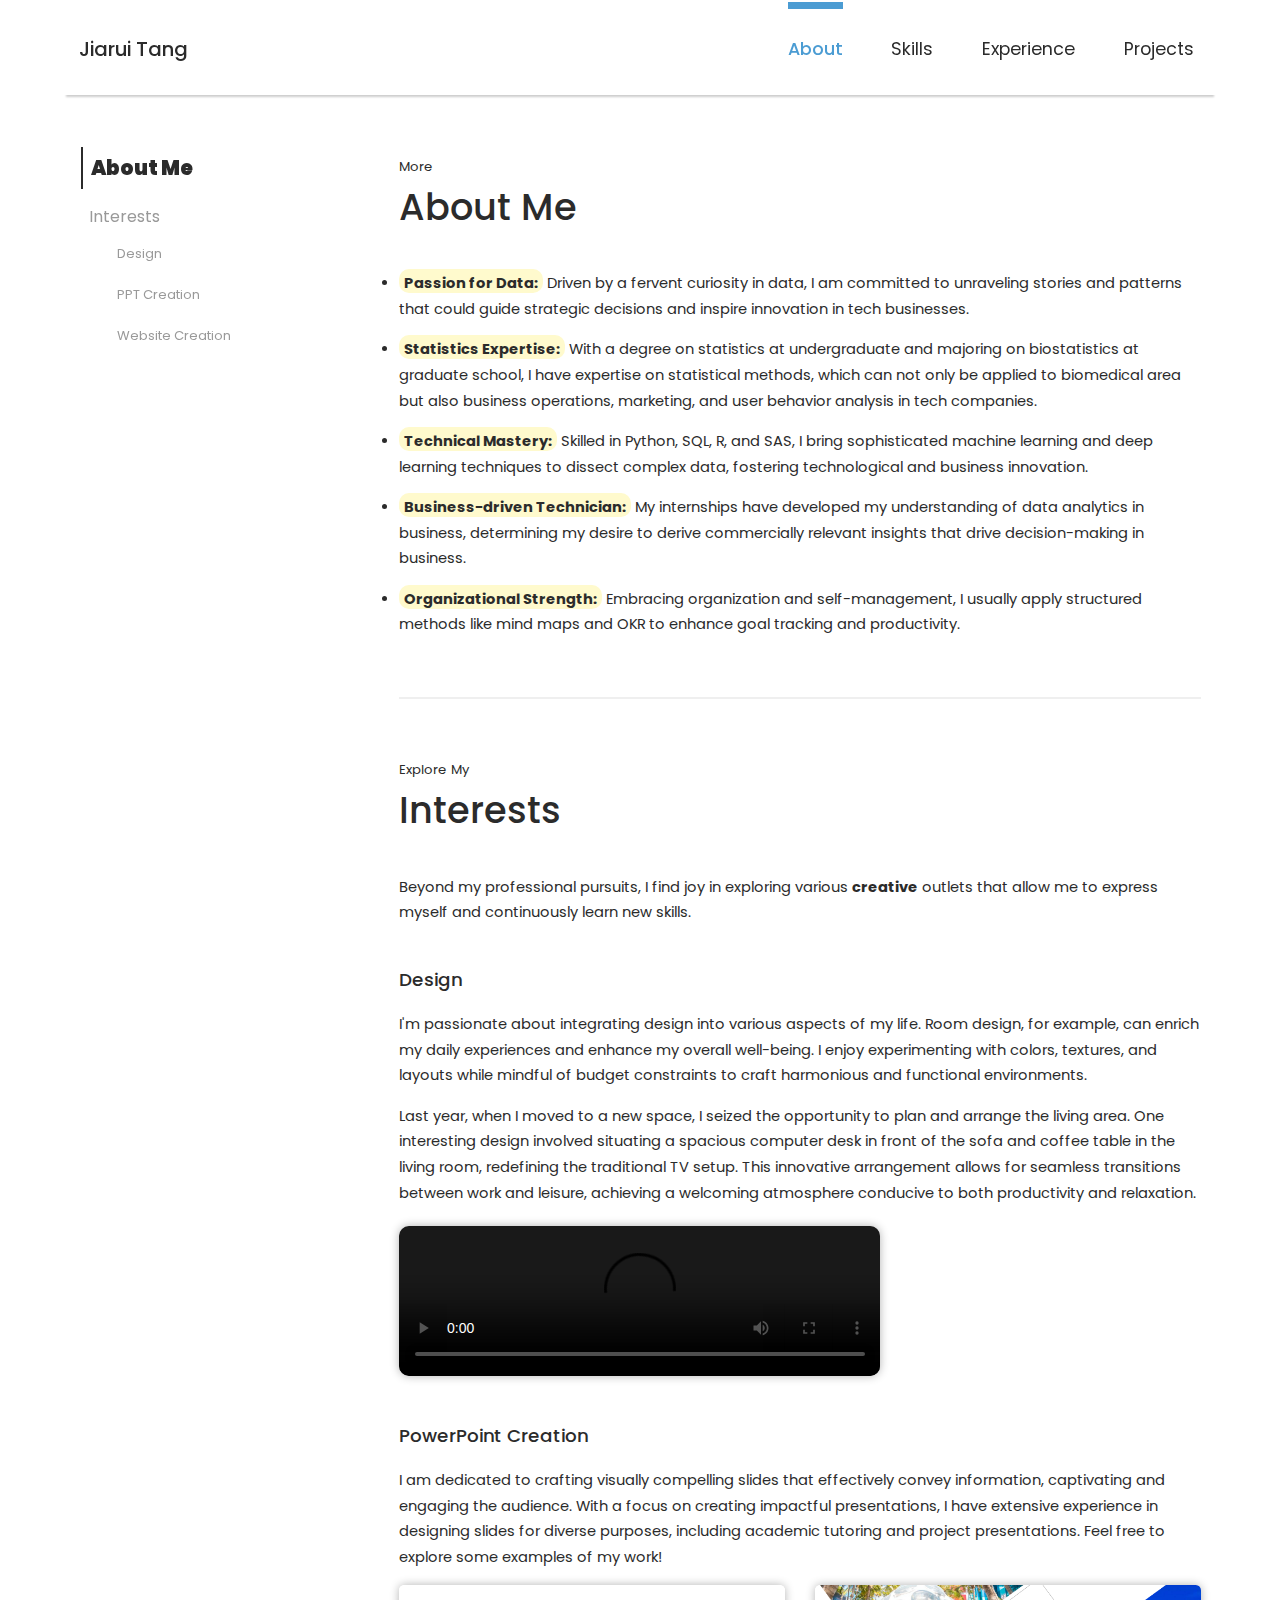
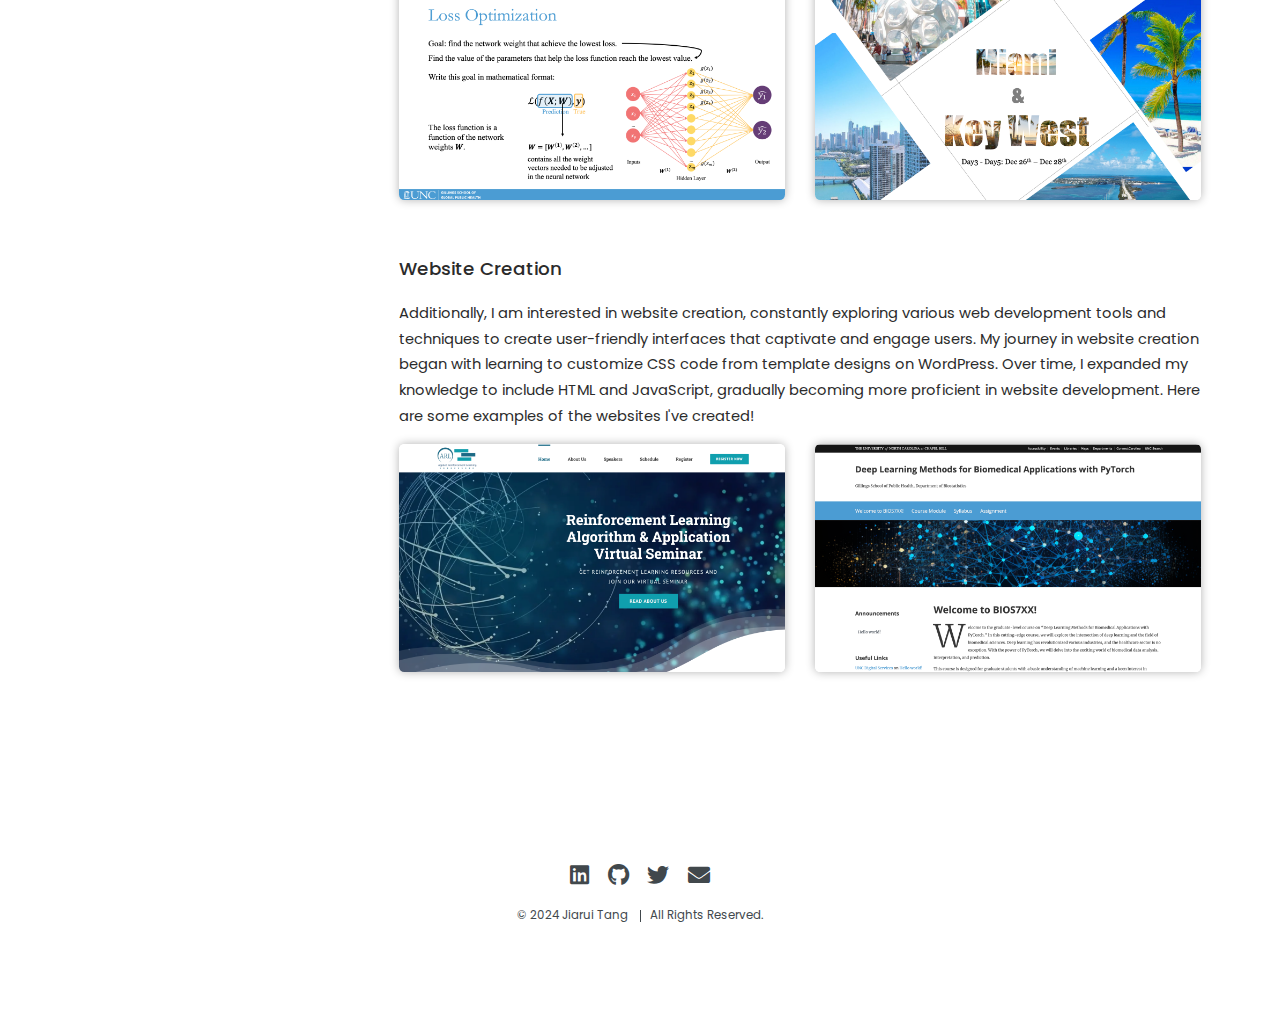
==== commit 6c5e38e3: "Update mobile sidebar to draggable" ====
--- a/about.html
+++ b/about.html
@@ -37,7 +37,7 @@
                 </li>
             </ul>
         </div>
-        <div id="mobile-sidebar" class="sidebar phone">
+        <div id="mobile-sidebar" draggable="true" class="sidebar phone">
             <ul id="mobile-sidebar-links" class="sidebar-list">
                 <li class="sidebar-item" data-target="moreaboutme"><a href="#moreaboutme" class="sidebar-link">About Me</a></li>
                 <li class="sidebar-item" data-target="myinterest">
--- a/assets/css/main.css
+++ b/assets/css/main.css
@@ -3596,11 +3596,12 @@
 	padding: 50px 15px 15px 20px;
 	border-radius: 0 10px 10px 0;
 	z-index: 999;
-}
-  
+	cursor: move;
+}
+/*   
 #mobile-sidebar:hover {
-left: 0; /* On mouse-over, make the elements appear as they should */
-}
+	left: 0;
+} */
   
 
 
@@ -3950,11 +3951,11 @@
 		
 		/* Navigation Bar */
 		.nav-links a.focus {
-			padding-top: 35px;
+			padding-top: 30px;
 		}
 
 		.nav-links a:hover {
-			padding-bottom: 35px;
+			padding-bottom: 30px;
 		}
 
 		#scroll-nav .nav-links a.focus {
@@ -4112,6 +4113,23 @@
 		/* Basic */
 		body, input, select, textarea {
 			font-size: 11pt;
+		}
+
+		/* Navigation */
+		.nav-links a.focus {
+			padding-top: 28px;
+		}
+
+		.nav-links a:hover {
+			padding-bottom: 28px;
+		}
+
+		#scroll-nav .nav-links a.focus {
+			padding-top: 30px;
+		}
+
+		#scroll-nav .nav-links a:hover {
+			padding-bottom: 32px;
 		}
 
 		/* Image */
